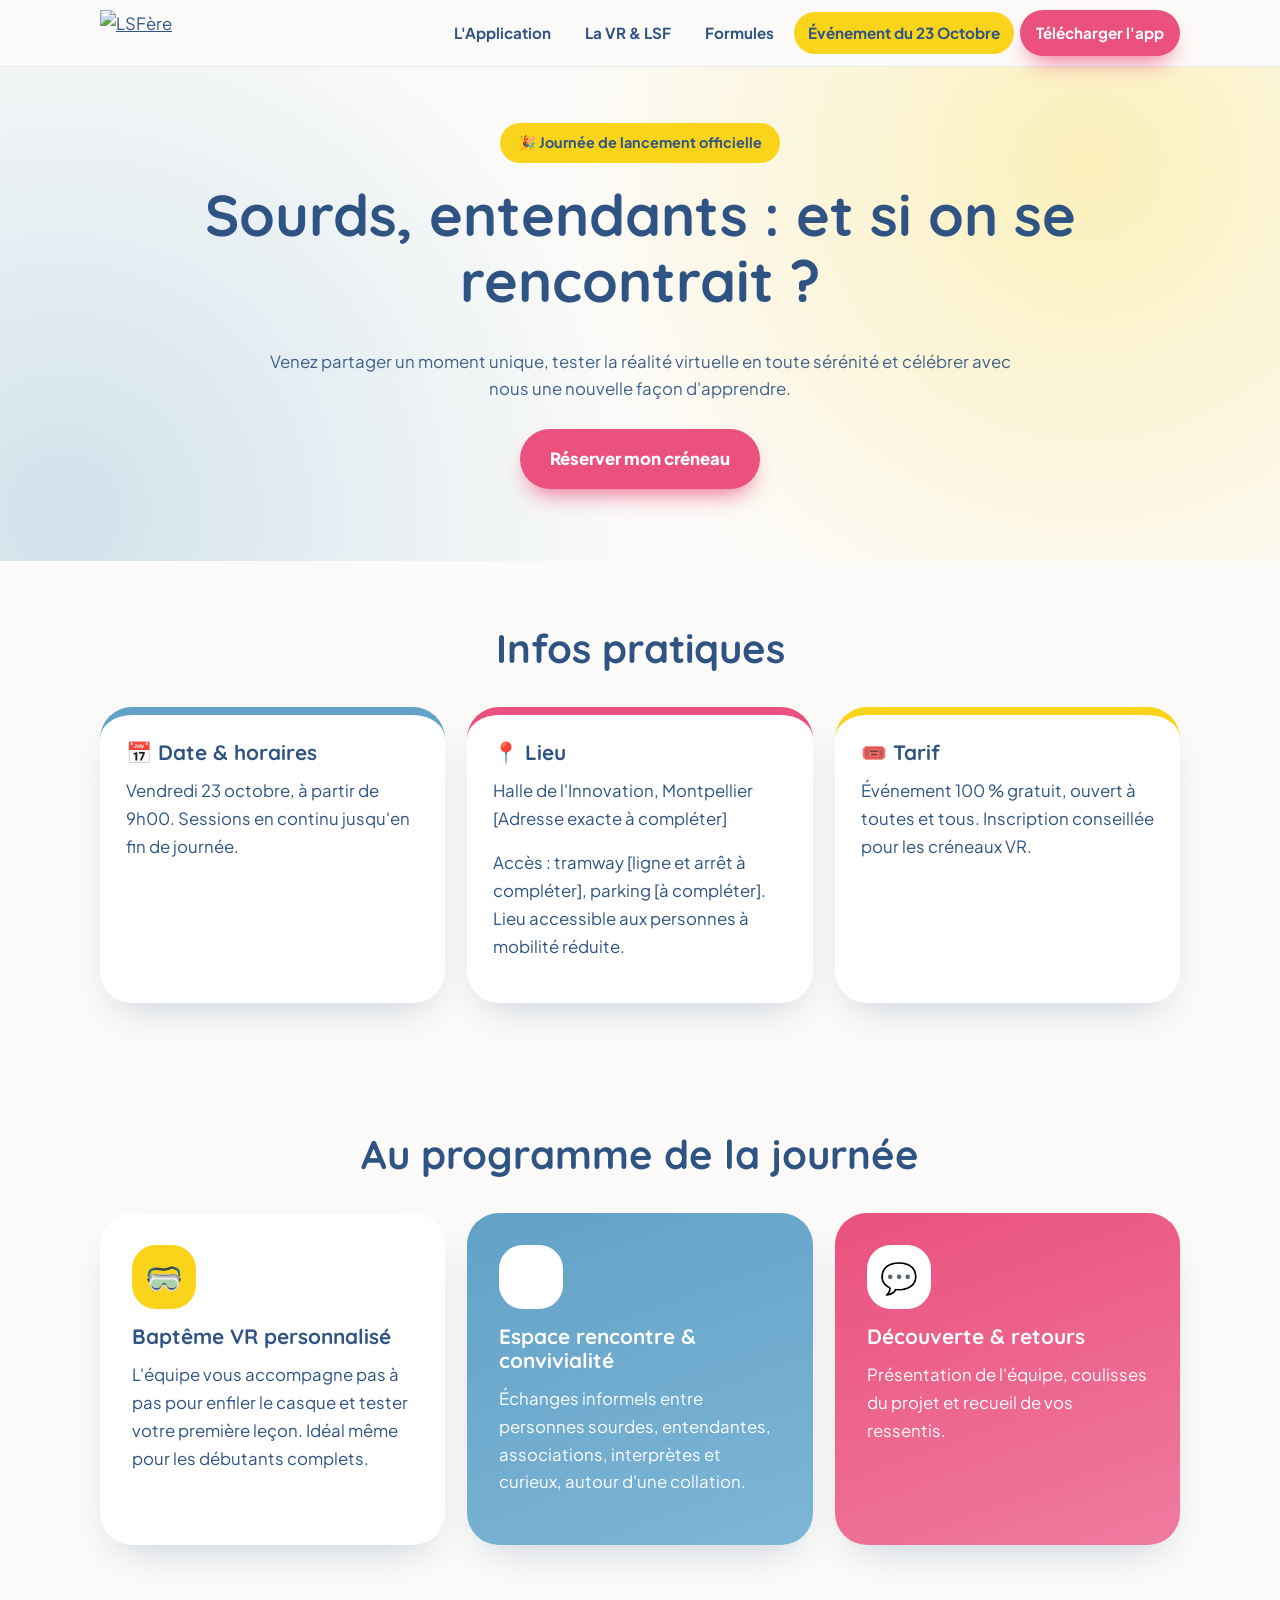
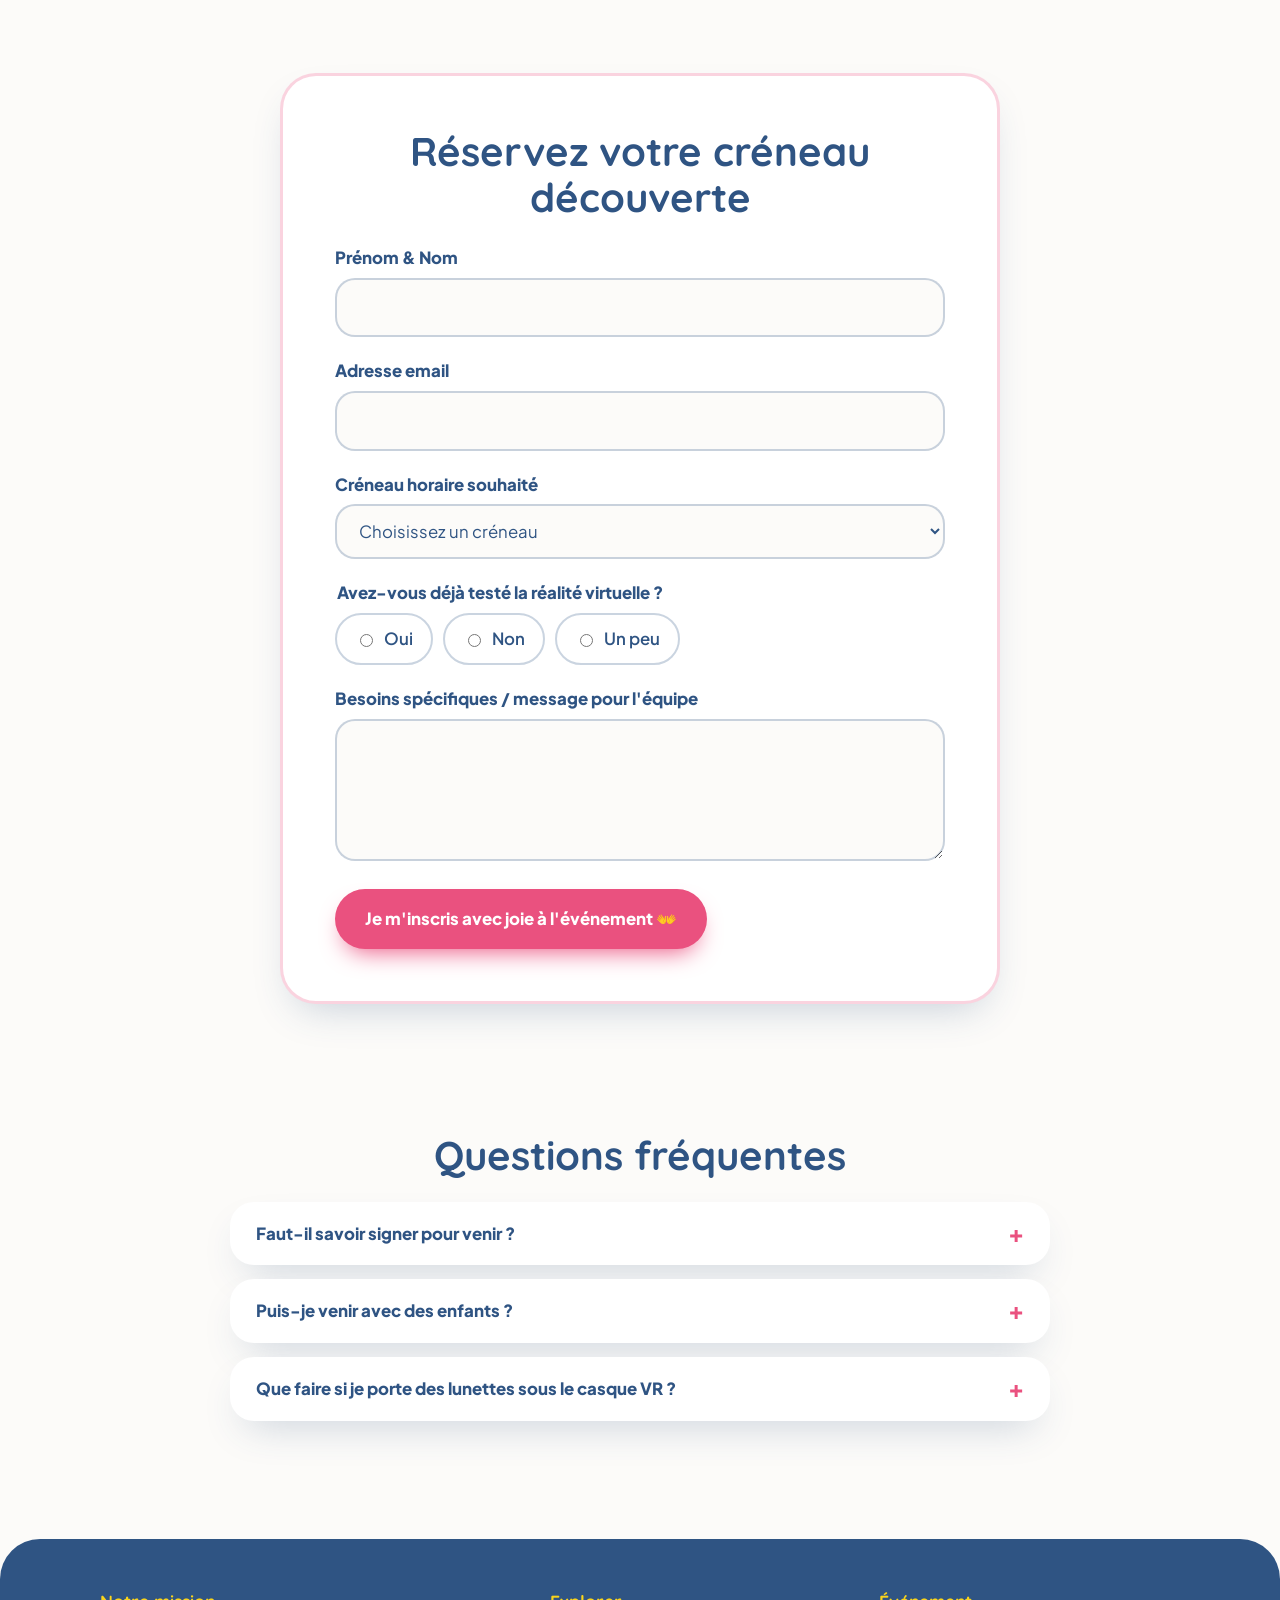
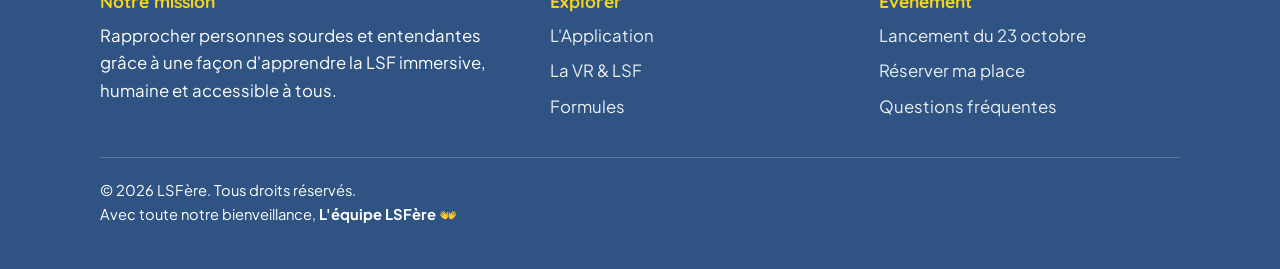
==== evenement.html @ 1c31afa1 "Add files via upload" ====
<!DOCTYPE html>
<html lang="fr">
<head>
  <meta charset="UTF-8">
  <meta name="viewport" content="width=device-width, initial-scale=1">
  <title>Lancement LSFère – 23 octobre à Montpellier</title>
  <meta name="description" content="Journée de lancement officielle de LSFère le vendredi 23 octobre à la Halle de l'Innovation, Montpellier. Gratuit.">
  <link rel="stylesheet" href="style.css">
</head>
<body>
  <a class="skip" href="#contenu">Aller au contenu</a>
  <header class="site-header">
    <nav class="nav" aria-label="Navigation principale">
      <a href="index.html" aria-label="LSFère, accueil"><img src="logo.png" alt="LSFère"></a>
      <input type="checkbox" id="nav-toggle" class="nav-toggle" aria-label="Ouvrir le menu">
      <label for="nav-toggle" class="menu-btn">Menu</label>
      <ul>
        <li><a href="index.html#application">L'Application</a></li>
        <li><a href="index.html#vr">La VR &amp; LSF</a></li>
        <li><a href="index.html#formules">Formules</a></li>
        <li><a class="hl" href="evenement.html" aria-current="page">Événement du 23 Octobre</a></li>
        <li><a class="btn btn-rose btn-sm" href="index.html#formules">Télécharger l'app</a></li>
      </ul>
    </nav>
  </header>
  <main id="contenu">
    <section class="hero center">
      <div class="wrap">
        <span class="badge y">🎉 Journée de lancement officielle</span>
        <h1>Sourds, entendants : et si on se rencontrait ?</h1>
        <p class="lead">Venez partager un moment unique, tester la réalité virtuelle en toute sérénité et célébrer avec nous une nouvelle façon d'apprendre.</p>
        <div class="actions" style="justify-content:center"><a class="btn btn-rose" href="#inscription">Réserver mon créneau</a></div>
      </div>
    </section>

    <section aria-labelledby="infos">
      <div class="wrap">
        <h2 id="infos" class="center">Infos pratiques</h2>
        <div class="grid g3">
          <article class="info"><h3>📅 Date &amp; horaires</h3><p>Vendredi 23 octobre, à partir de 9h00. Sessions en continu jusqu'en fin de journée.</p></article>
          <article class="info"><h3>📍 Lieu</h3>
            <p>Halle de l'Innovation, Montpellier<br>[Adresse exacte à compléter]</p>
            <p>Accès : tramway [ligne et arrêt à compléter], parking [à compléter]. Lieu accessible aux personnes à mobilité réduite.</p></article>
          <article class="info"><h3>🎟️ Tarif</h3><p>Événement 100 % gratuit, ouvert à toutes et tous. Inscription conseillée pour les créneaux VR.</p></article>
        </div>
      </div>
    </section>

    <section aria-labelledby="programme">
      <div class="wrap">
        <h2 id="programme" class="center">Au programme de la journée</h2>
        <div class="grid g3">
          <article class="card"><div class="ico" aria-hidden="true">🥽</div><h3>Baptême VR personnalisé</h3><p>L'équipe vous accompagne pas à pas pour enfiler le casque et tester votre première leçon. Idéal même pour les débutants complets.</p></article>
          <article class="card blue"><div class="ico" aria-hidden="true">☕</div><h3>Espace rencontre &amp; convivialité</h3><p>Échanges informels entre personnes sourdes, entendantes, associations, interprètes et curieux, autour d'une collation.</p></article>
          <article class="card rose"><div class="ico" aria-hidden="true">💬</div><h3>Découverte &amp; retours</h3><p>Présentation de l'équipe, coulisses du projet et recueil de vos ressentis.</p></article>
        </div>
      </div>
    </section>

    <section id="inscription" aria-labelledby="titre-form">
      <div class="wrap">
        <div class="form-card">
          <h2 id="titre-form" class="center">Réservez votre créneau découverte</h2>
          <form id="resa">
            <label for="nom">Prénom &amp; Nom</label>
            <input type="text" id="nom" name="nom" autocomplete="name" required>
            <label for="email">Adresse email</label>
            <input type="email" id="email" name="email" autocomplete="email" required>
            <label for="creneau">Créneau horaire souhaité</label>
            <select id="creneau" name="creneau" required>
              <option value="">Choisissez un créneau</option>
              <option>9h – 11h</option><option>11h – 13h</option><option>14h – 16h</option><option>16h – 18h</option>
            </select>
            <fieldset>
              <legend>Avez-vous déjà testé la réalité virtuelle ?</legend>
              <div class="radios">
                <label><input type="radio" name="vr" value="oui" required> Oui</label>
                <label><input type="radio" name="vr" value="non"> Non</label>
                <label><input type="radio" name="vr" value="un peu"> Un peu</label>
              </div>
            </fieldset>
            <label for="message">Besoins spécifiques / message pour l'équipe</label>
            <textarea id="message" name="message" rows="4"></textarea>
            <button class="btn btn-rose" type="submit">Je m'inscris avec joie à l'événement 👐</button>
            <p class="msg" id="ok" role="status">Merci ! Votre demande est bien enregistrée. À très vite à Montpellier !</p>
          </form>
        </div>
      </div>
    </section>

    <section id="faq" aria-labelledby="titre-faq">
      <div class="wrap">
        <h2 id="titre-faq" class="center">Questions fréquentes</h2>
        <details><summary>Faut-il savoir signer pour venir ?</summary><p>Non. Des personnes de l'équipe et des interprètes seront présents, et la journée est pensée pour les débutants complets.</p></details>
        <details><summary>Puis-je venir avec des enfants ?</summary><p>Oui, les enfants sont les bienvenus. Pour l'essai du casque VR, un âge minimum peut s'appliquer : précisez-nous leur âge dans le message d'inscription.</p></details>
        <details><summary>Que faire si je porte des lunettes sous le casque VR ?</summary><p>Pas d'inquiétude : le casque s'ajuste en général par-dessus la plupart des lunettes, et l'équipe vous aide à trouver le réglage le plus confortable.</p></details>
      </div>
    </section>
  </main>
  <script>
    document.getElementById('resa').addEventListener('submit', function (e) {
      e.preventDefault();
      /* GitHub Pages n'a pas de serveur : branchez ici un service (Formspree, Netlify Forms…) */
      document.getElementById('ok').classList.add('show');
      this.reset();
    });
  </script>
  <footer class="site-footer">
    <div class="wrap">
      <div class="foot">
        <div>
          <h2>Notre mission</h2>
          <p>Rapprocher personnes sourdes et entendantes grâce à une façon d'apprendre la LSF immersive, humaine et accessible à tous.</p>
        </div>
        <div>
          <h2>Explorer</h2>
          <ul>
            <li><a href="index.html#application">L'Application</a></li>
            <li><a href="index.html#vr">La VR &amp; LSF</a></li>
            <li><a href="index.html#formules">Formules</a></li>
          </ul>
        </div>
        <div>
          <h2>Événement</h2>
          <ul>
            <li><a href="evenement.html">Lancement du 23 octobre</a></li>
            <li><a href="evenement.html#inscription">Réserver ma place</a></li>
            <li><a href="evenement.html#faq">Questions fréquentes</a></li>
          </ul>
        </div>
      </div>
      <p class="sign">© 2026 LSFère. Tous droits réservés.<br>Avec toute notre bienveillance, <strong>L'équipe LSFère</strong> 👐</p>
    </div>
  </footer>
</body>
</html>
---- style.css ----
@import url('https://fonts.googleapis.com/css2?family=Quicksand:wght@500;600;700&family=Plus+Jakarta+Sans:wght@400;500;700;800&display=swap');
:root{--rose:#ea517f;--rose-d:#c93a66;--ciel:#62a2c7;--jaune:#fad41b;--nuit:#2f5483;--fond:#fcfbf9;--blanc:#fff;
--r-card:32px;--r-pill:50px;--shadow:0 18px 40px -16px rgba(47,84,131,.28);--max:1120px}
*{box-sizing:border-box}
html{scroll-behavior:smooth}
body{margin:0;font-family:'Plus Jakarta Sans',system-ui,sans-serif;color:var(--nuit);background:var(--fond);line-height:1.65;font-size:1.05rem}
h1,h2,h3{font-family:'Quicksand',sans-serif;line-height:1.15;margin:0 0 .6em;font-weight:700}
h1{font-size:clamp(2.1rem,6vw,3.6rem)}h2{font-size:clamp(1.7rem,4vw,2.5rem)}h3{font-size:1.3rem}
p{margin:0 0 1em}img{max-width:100%;height:auto}a{color:inherit}
:focus-visible{outline:3px solid var(--jaune);outline-offset:3px;border-radius:8px}
.skip{position:absolute;left:-999px;top:8px;background:var(--nuit);color:#fff;padding:10px 18px;border-radius:var(--r-pill);z-index:100}
.skip:focus{left:8px}
.wrap{max-width:var(--max);margin:0 auto;padding:0 20px}
section{padding:64px 0}
.center{text-align:center}.lead{max-width:62ch;margin-inline:auto;opacity:.92}
/* header */
.site-header{position:sticky;top:0;z-index:50;background:rgba(252,251,249,.9);backdrop-filter:blur(12px);border-bottom:1px solid rgba(47,84,131,.1)}
.nav{display:flex;align-items:center;justify-content:space-between;gap:12px;padding:10px 20px;max-width:var(--max);margin:0 auto}
.nav img{height:46px;display:block}
.nav-toggle{display:none}
.menu-btn{display:none;cursor:pointer;font-weight:800;padding:8px 16px;border:2px solid var(--nuit);border-radius:var(--r-pill)}
.nav ul{list-style:none;display:flex;align-items:center;gap:6px;margin:0;padding:0}
.nav ul a{text-decoration:none;font-weight:700;font-size:.95rem;padding:8px 14px;border-radius:var(--r-pill);display:inline-block;transition:background .2s}
.nav ul a:hover,.nav ul a[aria-current="page"]{background:rgba(98,162,199,.22)}
.nav ul a.hl{background:var(--jaune);color:var(--nuit)}
.nav ul a.hl:hover{background:#ffe04d}
@media(max-width:900px){.menu-btn{display:block}
.nav ul{display:none;position:absolute;top:100%;left:0;right:0;flex-direction:column;align-items:stretch;background:var(--fond);padding:14px 20px 20px;box-shadow:var(--shadow)}
.nav-toggle:checked~ul{display:flex}.nav-toggle:focus-visible~.menu-btn{outline:3px solid var(--jaune)}
.nav ul a{display:block;text-align:center}}
/* buttons / badges */
.btn{display:inline-block;text-decoration:none;font-weight:800;padding:14px 28px;border-radius:var(--r-pill);border:2px solid transparent;cursor:pointer;font:inherit;font-weight:800;transition:transform .2s,box-shadow .2s,background .2s}
.btn:hover{transform:translateY(-3px)}
.btn-rose{background:var(--rose);color:#fff;box-shadow:0 12px 24px -10px var(--rose)}
.btn-rose:hover{background:var(--rose-d)}
.btn-line{background:#fff;border-color:var(--nuit);color:var(--nuit)}
.btn-line:hover{background:var(--jaune);border-color:var(--jaune)}
.btn-nuit{background:var(--nuit);color:#fff}
.btn-sm{padding:10px 20px;font-size:.92rem}
.badge{display:inline-block;background:rgba(98,162,199,.2);color:var(--nuit);font-weight:700;font-size:.9rem;padding:8px 18px;border-radius:var(--r-pill);margin-bottom:18px}
.badge.y{background:var(--jaune)}
.actions{display:flex;flex-wrap:wrap;gap:14px;margin-top:26px}
/* hero */
.hero{background:radial-gradient(circle at 85% 20%,rgba(250,212,27,.28),transparent 45%),radial-gradient(circle at 5% 90%,rgba(98,162,199,.28),transparent 45%);padding:56px 0 72px}
.hero-grid{display:grid;gap:40px;align-items:center}
@media(min-width:900px){.hero-grid{grid-template-columns:1.15fr .85fr}}
.hero-visual{position:relative;text-align:center}
.hero-visual img{width:min(380px,80%);animation:float 5s ease-in-out infinite;filter:drop-shadow(0 24px 30px rgba(47,84,131,.25))}
.float-badge{position:absolute;bottom:8%;left:2%;background:#fff;box-shadow:var(--shadow);padding:12px 20px;border-radius:var(--r-pill);font-weight:800;font-size:.95rem;animation:float 5s ease-in-out -2s infinite}
@keyframes float{50%{transform:translateY(-16px)}}
@media(prefers-reduced-motion:reduce){*{animation:none!important;transition:none!important;scroll-behavior:auto}}
/* cards */
.grid{display:grid;gap:22px;margin-top:36px}
@media(min-width:760px){.grid.g3{grid-template-columns:repeat(3,1fr)}.grid.g2{grid-template-columns:repeat(2,1fr)}}
.card{background:#fff;border-radius:var(--r-card);padding:32px;box-shadow:var(--shadow);transition:transform .25s}
.card:hover{transform:translateY(-6px)}
.card .ico{display:grid;place-items:center;width:64px;height:64px;border-radius:24px;background:var(--jaune);font-size:1.9rem;margin-bottom:16px}
.card.blue{background:linear-gradient(160deg,var(--ciel),#7db5d6);color:#fff}
.card.blue .ico{background:#fff}
.card.rose{background:linear-gradient(160deg,var(--rose),#f07a9f);color:#fff}
.card.rose .ico{background:#fff}
/* banner */
.banner{background:linear-gradient(120deg,var(--nuit),#3f6fa8);color:#fff;border-radius:36px;padding:44px 32px;display:grid;gap:20px;align-items:center;box-shadow:var(--shadow);position:relative;overflow:hidden}
.banner::after{content:"★";position:absolute;right:24px;top:-10px;font-size:7rem;color:var(--jaune);opacity:.9}
@media(min-width:800px){.banner{padding:52px}}
.banner p{max-width:56ch;margin:0}
/* pricing */
.price{font-family:'Quicksand';font-size:2.4rem;font-weight:700;margin:6px 0}
.price small{font-size:1rem;font-weight:600}
.card ul{padding-left:0;list-style:none;margin:0 0 22px}
.card li{padding-left:28px;position:relative;margin-bottom:8px}
.card li::before{content:"★";position:absolute;left:0;color:var(--jaune)}
.card.pop{border:3px solid var(--rose)}
.stores{display:flex;flex-wrap:wrap;gap:12px;justify-content:center;margin-top:36px}
/* info tiles */
.info{background:#fff;border-radius:var(--r-card);padding:26px;box-shadow:var(--shadow);border-top:8px solid var(--ciel)}
.info:nth-child(2){border-color:var(--rose)}.info:nth-child(3){border-color:var(--jaune)}
.info h3{display:flex;gap:10px;align-items:center}
.info dl,.info ul{margin:0;padding:0;list-style:none}
/* steps */
.steps{display:grid;gap:22px;margin-top:36px}
@media(min-width:760px){.steps{grid-template-columns:repeat(3,1fr)}}
.timeline{list-style:none;padding:0;margin:36px auto 0;max-width:720px}
.timeline li{background:#fff;border-radius:24px;padding:18px 24px;margin-bottom:14px;box-shadow:var(--shadow);display:flex;gap:18px;align-items:center}
.timeline b{background:var(--jaune);border-radius:var(--r-pill);padding:4px 14px;white-space:nowrap}
/* form */
.form-card{background:#fff;border-radius:36px;padding:clamp(24px,5vw,52px);box-shadow:var(--shadow);max-width:720px;margin:0 auto;border:3px solid rgba(234,81,127,.25)}
label,legend{display:block;font-weight:800;margin-bottom:6px}
input[type=text],input[type=email],select,textarea{width:100%;font:inherit;color:var(--nuit);padding:14px 18px;border:2px solid rgba(47,84,131,.25);border-radius:20px;background:var(--fond);margin-bottom:20px}
input:focus,select:focus,textarea:focus{outline:3px solid var(--jaune);border-color:var(--nuit)}
fieldset{border:0;padding:0;margin:0 0 20px}
.radios{display:flex;flex-wrap:wrap;gap:10px}
.radios label{display:inline-flex;gap:8px;align-items:center;font-weight:600;padding:10px 18px;border:2px solid rgba(47,84,131,.25);border-radius:var(--r-pill);cursor:pointer;margin:0}
.radios label:has(input:checked){background:var(--ciel);color:#fff;border-color:var(--ciel)}
.radios input{accent-color:var(--rose)}
.msg{display:none;background:var(--jaune);padding:18px 24px;border-radius:24px;font-weight:800;margin-top:20px}
.msg.show{display:block}
/* faq */
details{background:#fff;border-radius:24px;padding:18px 26px;box-shadow:var(--shadow);margin-bottom:14px;max-width:820px;margin-inline:auto}
summary{font-weight:800;cursor:pointer;list-style:none;display:flex;justify-content:space-between;gap:12px}
summary::after{content:"+";color:var(--rose);font-size:1.5rem;line-height:1}
details[open] summary::after{content:"–"}
details p{margin:12px 0 0}
/* footer */
.site-footer{background:var(--nuit);color:#fff;border-radius:40px 40px 0 0;padding:52px 0 28px;margin-top:40px}
.foot{display:grid;gap:28px}
@media(min-width:760px){.foot{grid-template-columns:1.4fr 1fr 1fr}}
.site-footer a{text-decoration:none;opacity:.9}.site-footer a:hover{color:var(--jaune);opacity:1}
.site-footer ul{list-style:none;padding:0;margin:0}.site-footer li{margin-bottom:8px}
.site-footer h2{font-size:1.1rem;color:var(--jaune)}
.sign{border-top:1px solid rgba(255,255,255,.2);margin-top:28px;padding-top:20px;font-size:.92rem}
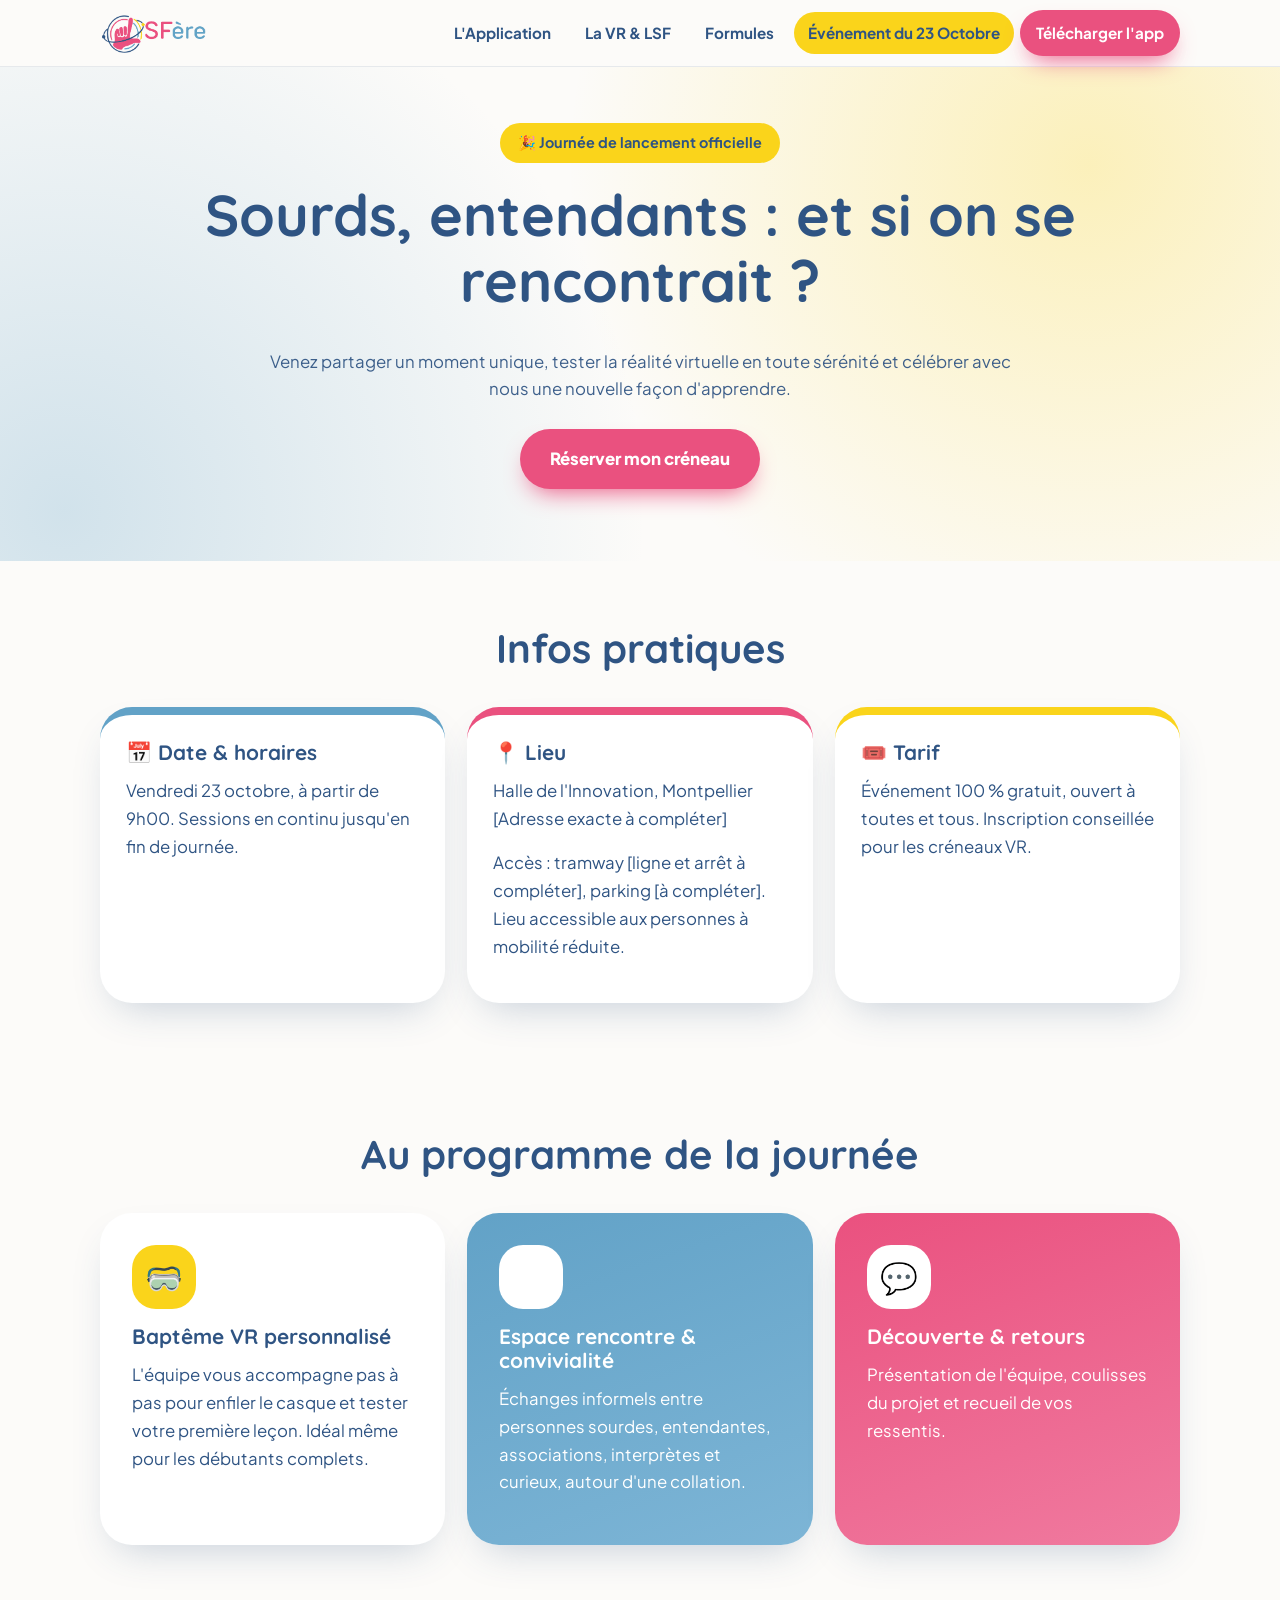
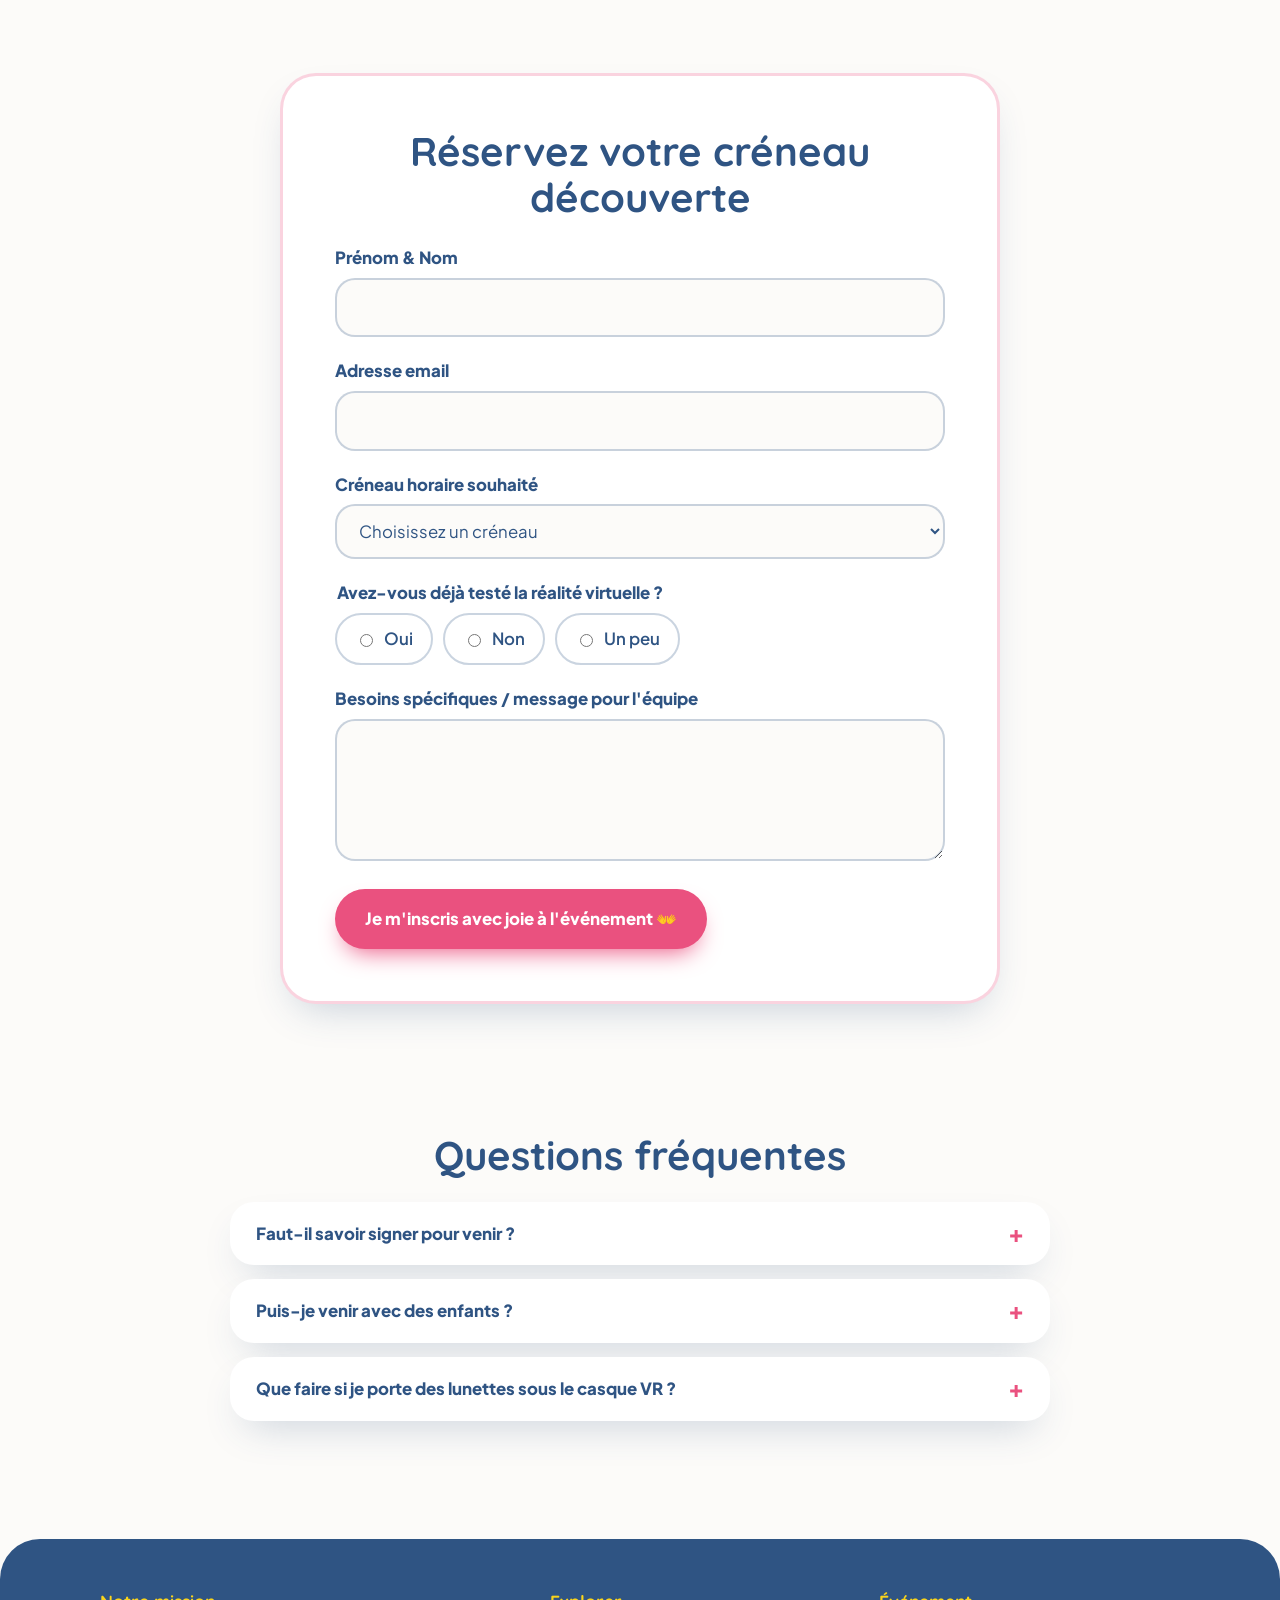
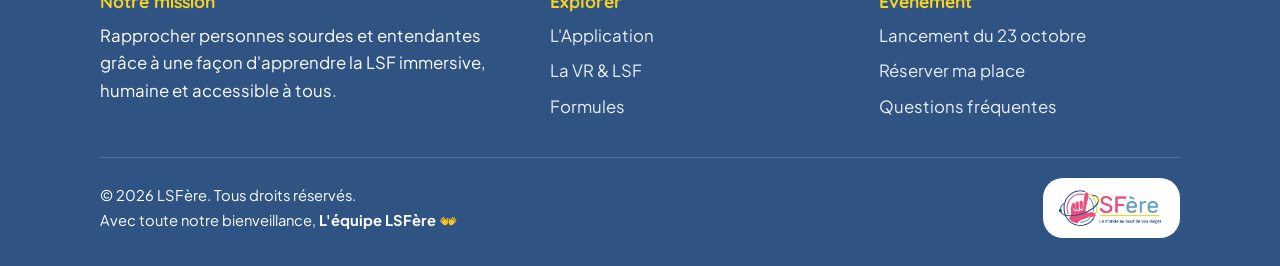
==== commit 654d1b36: "Update logo-foot" ====
--- a/evenement.html
+++ b/evenement.html
@@ -129,8 +129,11 @@
           </ul>
         </div>
       </div>
-      <p class="sign">© 2026 LSFère. Tous droits réservés.<br>Avec toute notre bienveillance, <strong>L'équipe LSFère</strong> 👐</p>
+      <div class="sign">
+        <p>© 2026 LSFère. Tous droits réservés.<br>Avec toute notre bienveillance, <strong>L'équipe LSFère</strong> 👐</p>
+        <div class="foot-logo"><img src="full-logo.png" alt="LSFère, le monde au bout de vos doigts"></div>
+      </div>
     </div>
   </footer>
 </body>
-</html>
+</html>
--- a/style.css
+++ b/style.css
@@ -109,3 +109,8 @@
 .site-footer ul{list-style:none;padding:0;margin:0}.site-footer li{margin-bottom:8px}
 .site-footer h2{font-size:1.1rem;color:var(--jaune)}
 .sign{border-top:1px solid rgba(255,255,255,.2);margin-top:28px;padding-top:20px;font-size:.92rem}
+.slogan{font-family:'Quicksand',sans-serif;font-weight:700;font-size:1.3rem;color:var(--rose);margin:0 0 12px}
+.sign{display:flex;flex-wrap:wrap;align-items:center;justify-content:space-between;gap:16px}
+.sign p{margin:0}
+.foot-logo{background:#fff;border-radius:20px;padding:8px 14px}
+.foot-logo img{display:block;height:44px;width:auto}
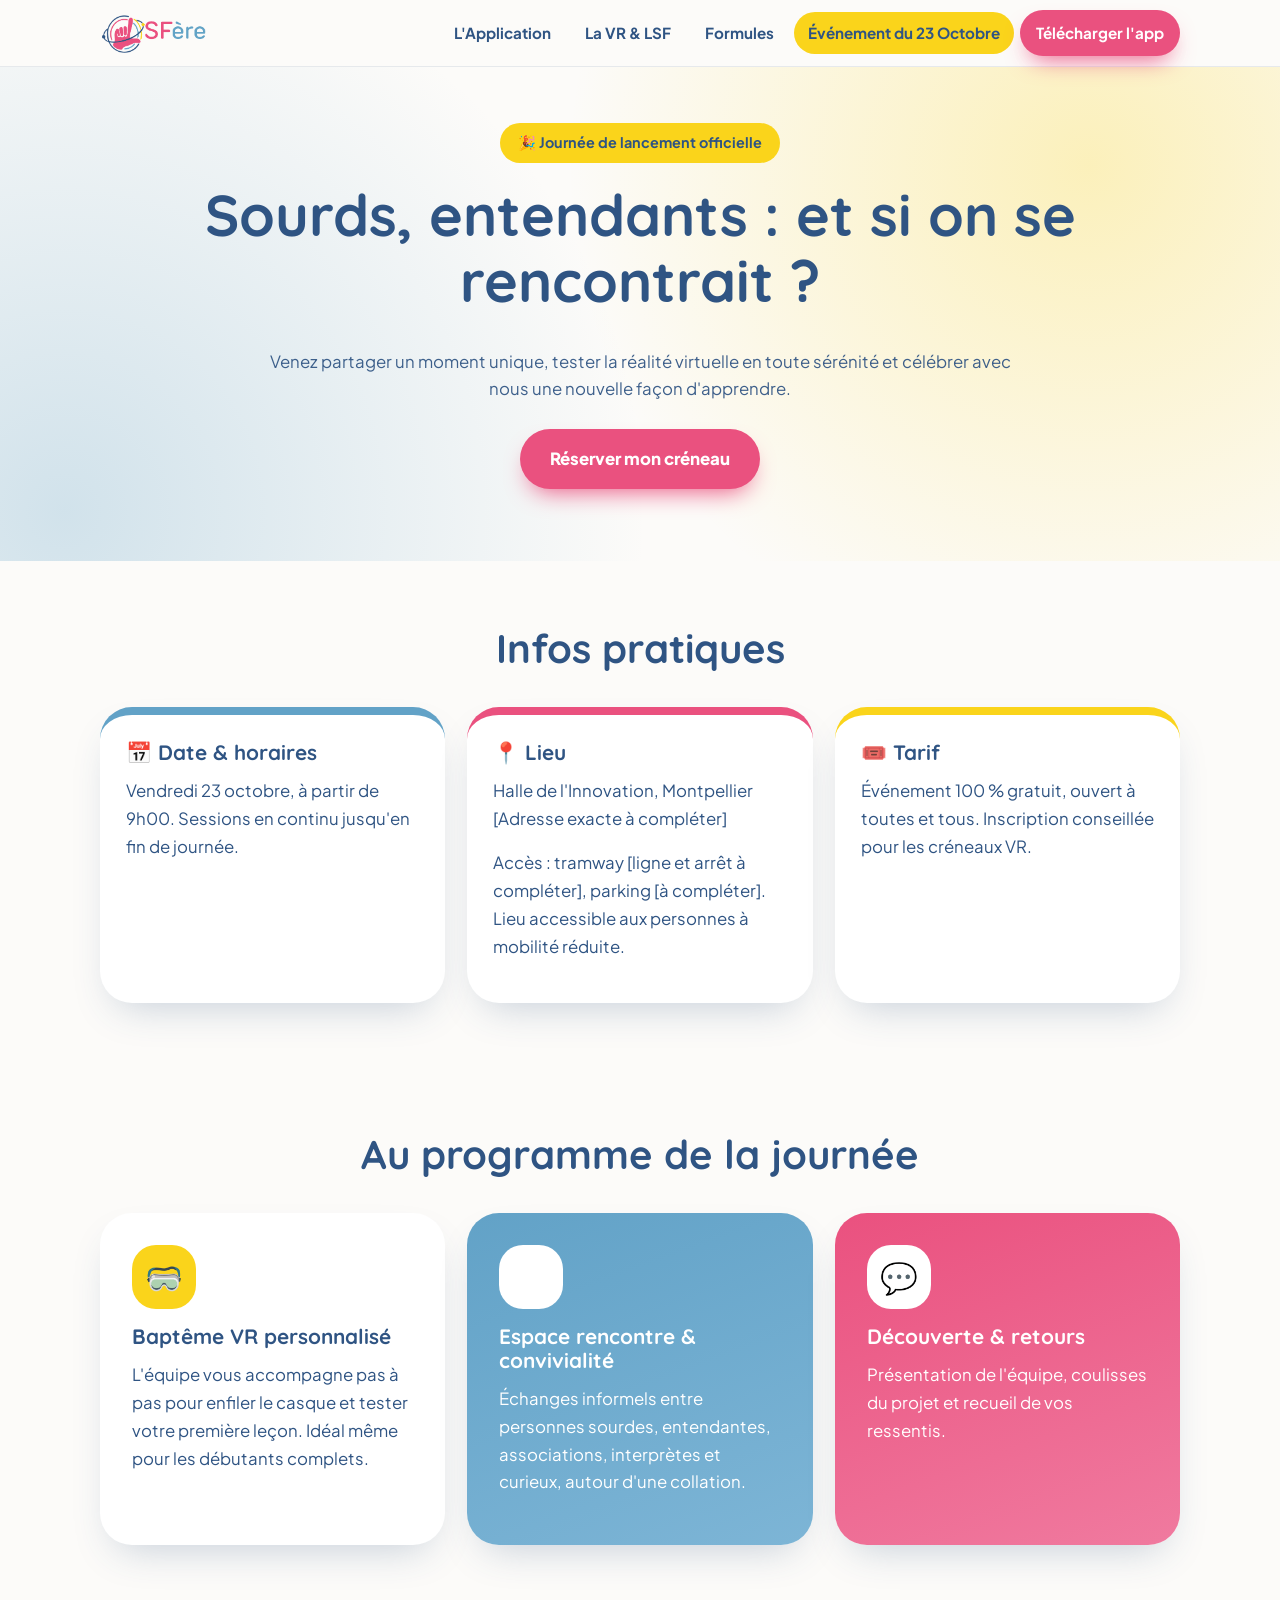
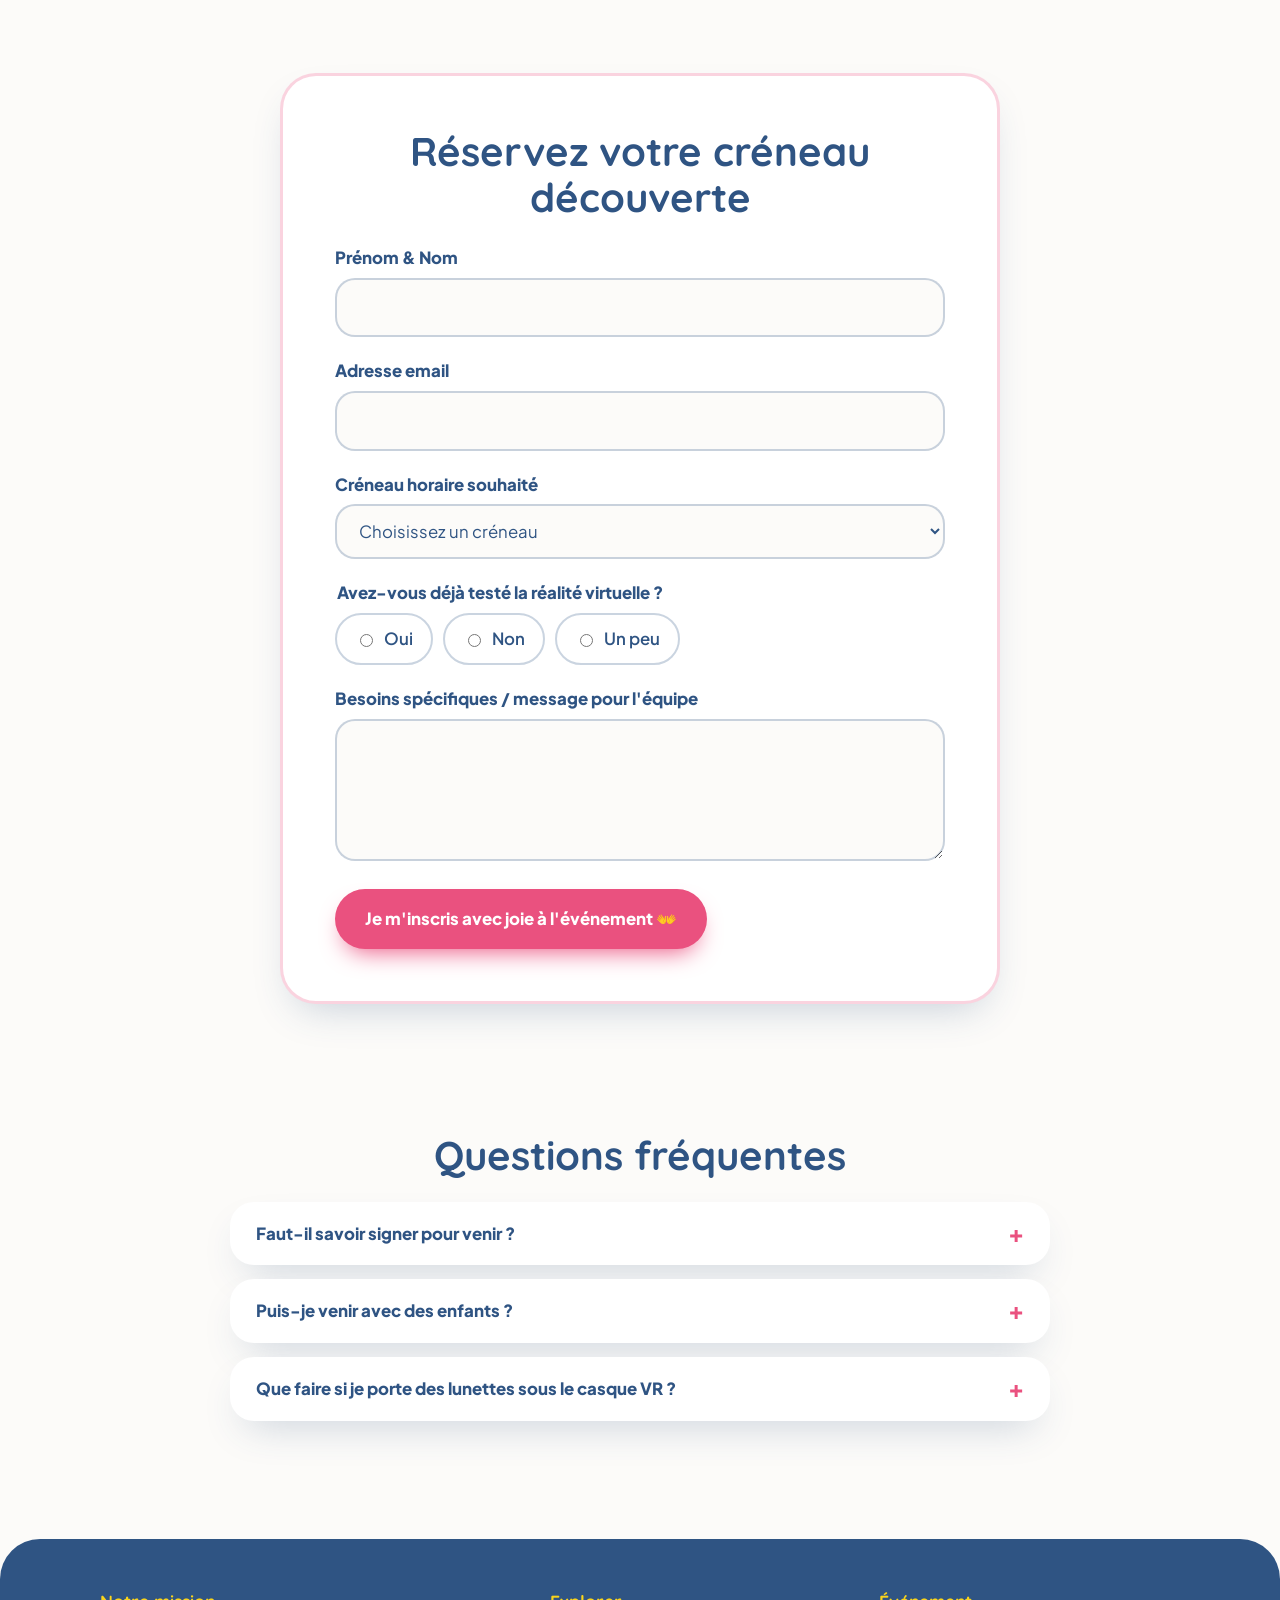
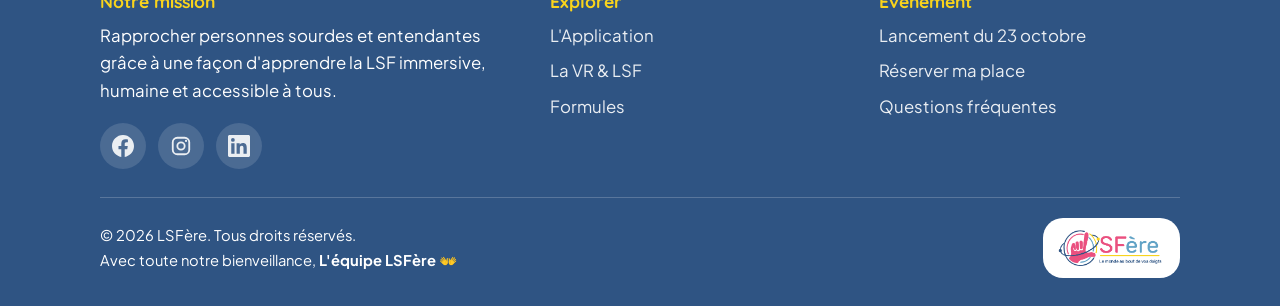
==== commit 968551ae: "Fix logo-foot et add réseaux sociaux" ====
--- a/evenement.html
+++ b/evenement.html
@@ -111,6 +111,11 @@
         <div>
           <h2>Notre mission</h2>
           <p>Rapprocher personnes sourdes et entendantes grâce à une façon d'apprendre la LSF immersive, humaine et accessible à tous.</p>
+          <ul class="social" aria-label="Nos réseaux sociaux">
+            <li><a href="#" aria-label="Facebook"><svg viewBox="0 0 24 24" aria-hidden="true"><path fill="currentColor" d="M24 12.073c0-6.627-5.373-12-12-12s-12 5.373-12 12c0 5.99 4.388 10.954 10.125 11.854v-8.385H7.078v-3.47h3.047V9.43c0-3.007 1.792-4.669 4.533-4.669 1.312 0 2.686.235 2.686.235v2.953H15.83c-1.491 0-1.956.925-1.956 1.874v2.25h3.328l-.532 3.47h-2.796v8.385C19.612 23.027 24 18.062 24 12.073z"/></svg></a></li>
+            <li><a href="#" aria-label="Instagram"><svg viewBox="0 0 24 24" aria-hidden="true" fill="none" stroke="currentColor" stroke-width="2"><rect x="3" y="3" width="18" height="18" rx="5"/><circle cx="12" cy="12" r="4"/><circle cx="17.5" cy="6.5" r="1.2" fill="currentColor" stroke="none"/></svg></a></li>
+            <li><a href="#" aria-label="LinkedIn"><svg viewBox="0 0 24 24" aria-hidden="true"><path fill="currentColor" d="M20.447 20.452h-3.554v-5.569c0-1.328-.027-3.037-1.852-3.037-1.853 0-2.136 1.445-2.136 2.939v5.667H9.351V9h3.414v1.561h.046c.477-.9 1.637-1.85 3.37-1.85 3.601 0 4.267 2.37 4.267 5.455v6.286zM5.337 7.433a2.064 2.064 0 1 1 0-4.128 2.064 2.064 0 0 1 0 4.128zm1.782 13.019H3.555V9h3.564v11.452zM22.225 0H1.771C.792 0 0 .774 0 1.729v20.542C0 23.227.792 24 1.771 24h20.451C23.2 24 24 23.227 24 22.271V1.729C24 .774 23.2 0 22.222 0z"/></svg></a></li>
+          </ul>
         </div>
         <div>
           <h2>Explorer</h2>
--- a/style.css
+++ b/style.css
@@ -113,4 +113,13 @@
 .sign{display:flex;flex-wrap:wrap;align-items:center;justify-content:space-between;gap:16px}
 .sign p{margin:0}
 .foot-logo{background:#fff;border-radius:20px;padding:8px 14px}
-.foot-logo img{display:block;height:44px;width:auto}+.foot-logo img{display:block;height:44px;width:auto}
+.site-footer ul.social{display:flex;gap:12px;margin-top:18px}
+.social li{margin:0!important}
+.social a{display:grid;place-items:center;width:46px;height:46px;border-radius:50%;background:rgba(255,255,255,.15);transition:transform .2s,background .2s}
+.social a:hover{background:var(--jaune);color:var(--nuit);transform:translateY(-3px)}
+.social svg{width:22px;height:22px}
+.sign{flex-wrap:nowrap}
+.sign p{flex:1 1 auto}
+.foot-logo{flex:0 0 auto;margin-left:auto}
+@media(max-width:600px){.foot-logo img{height:34px}.foot-logo{padding:6px 10px}.sign{font-size:.85rem}}
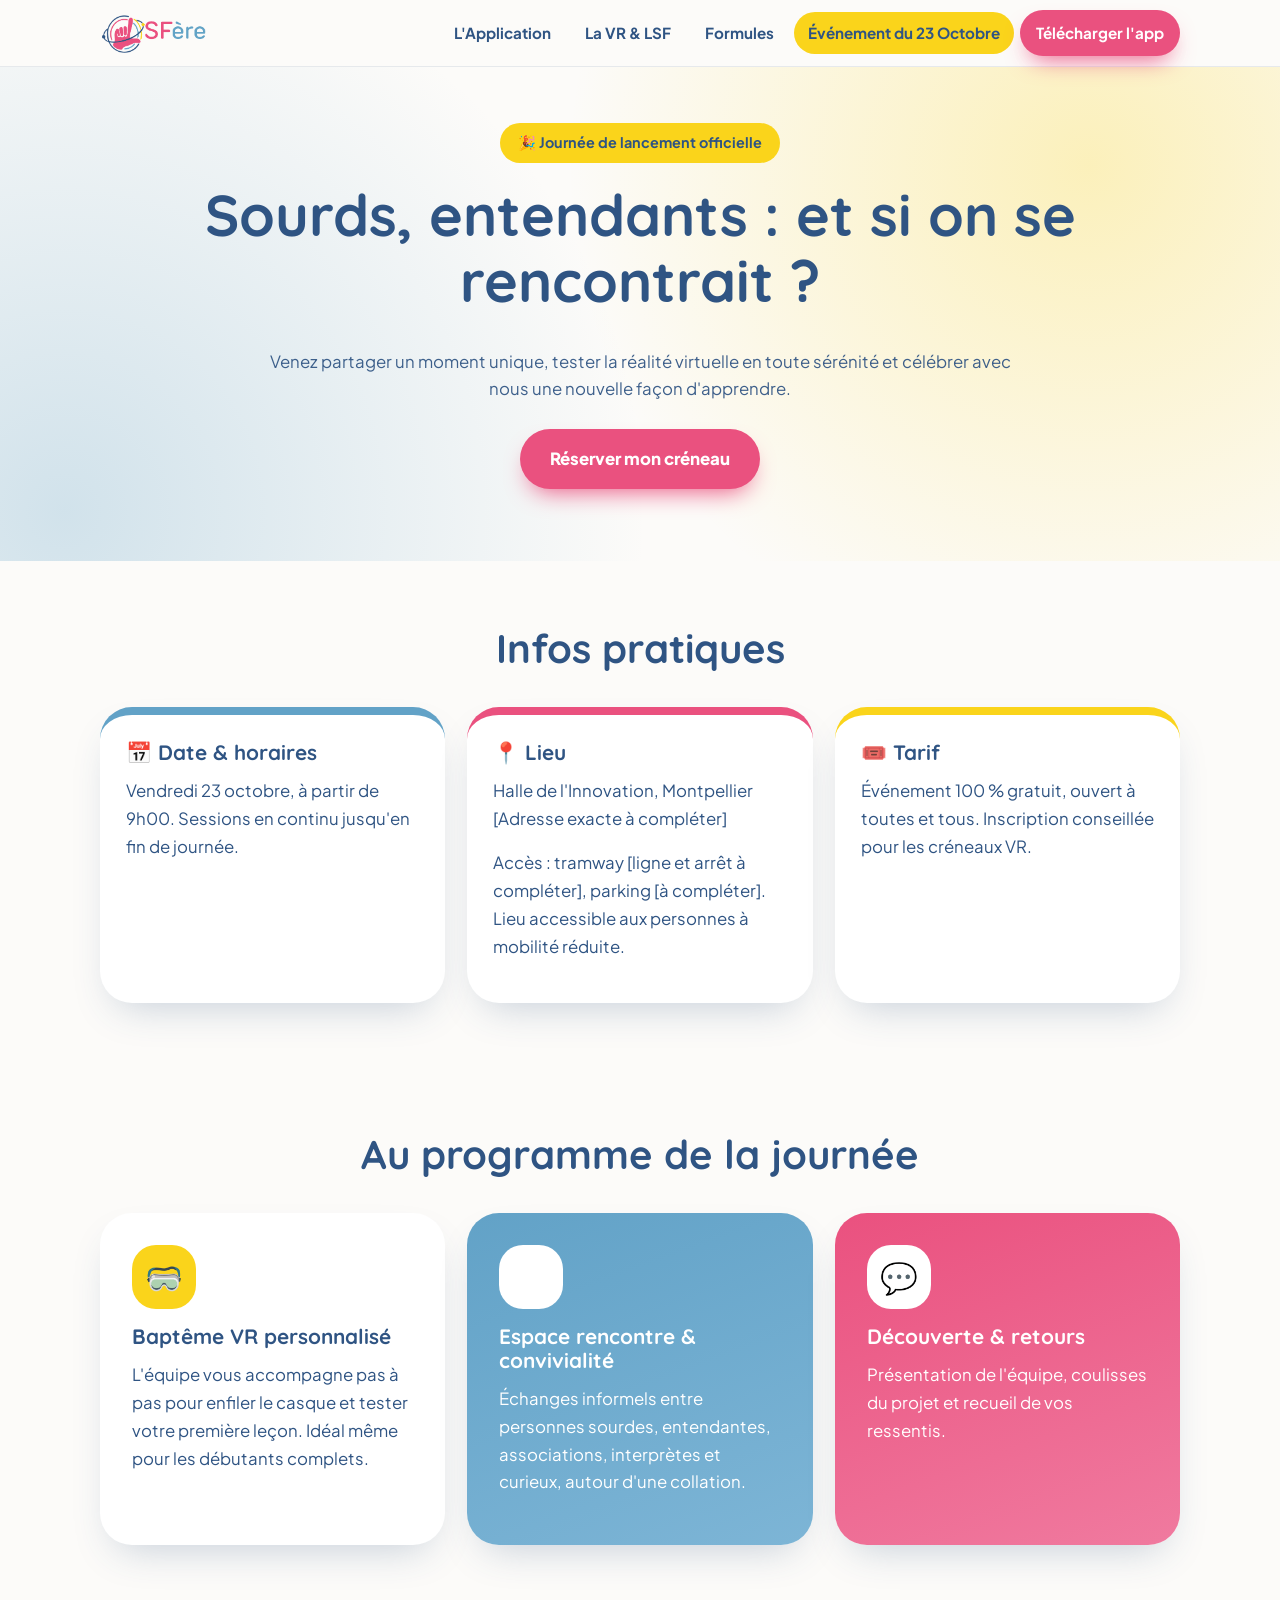
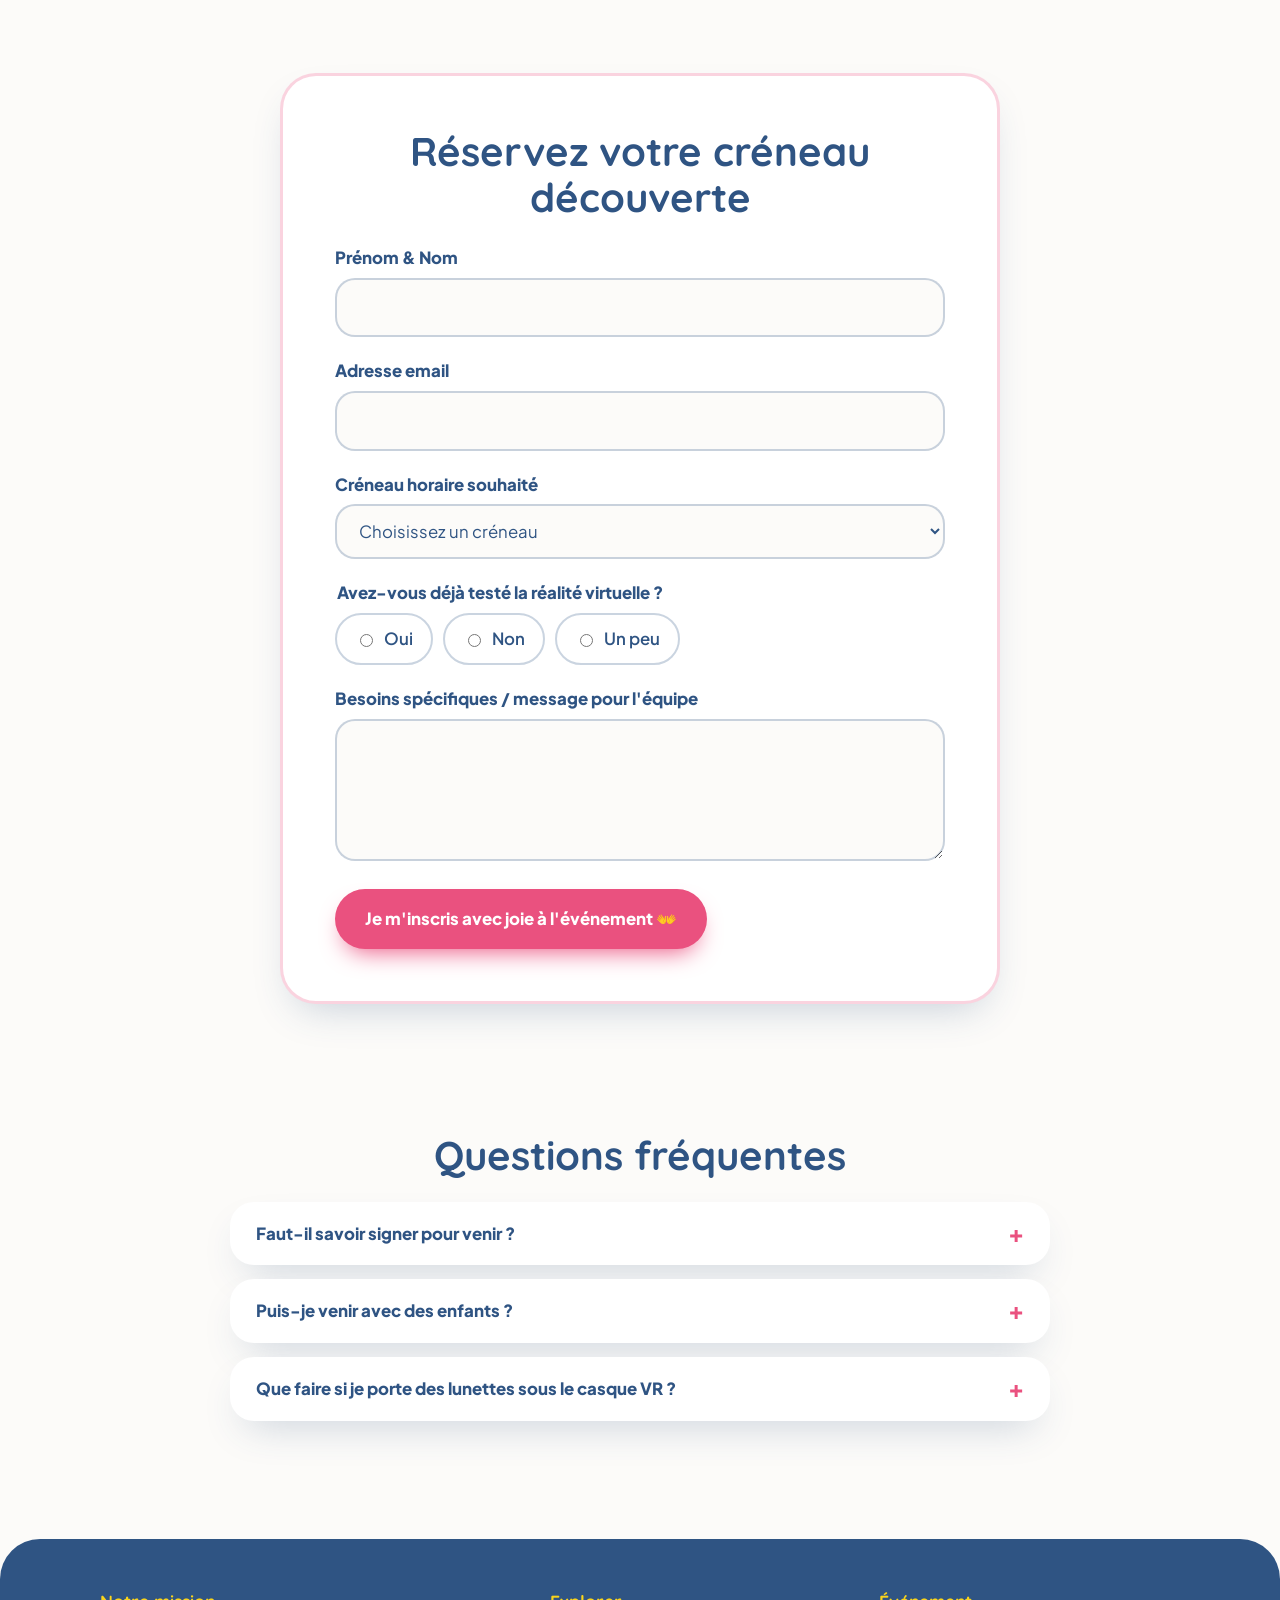
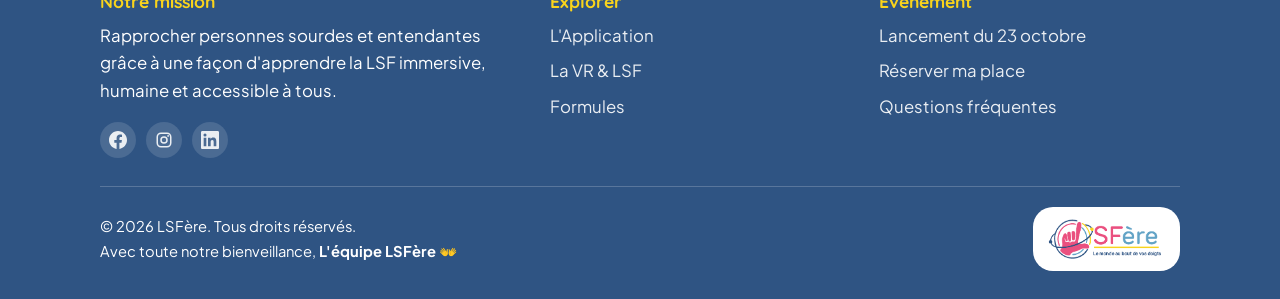
==== commit f98df6c6: "Rajout favicon" ====
--- a/evenement.html
+++ b/evenement.html
@@ -3,6 +3,7 @@
 <head>
   <meta charset="UTF-8">
   <meta name="viewport" content="width=device-width, initial-scale=1">
+  <link rel="icon" type="image/png" href="favicon.png">
   <title>Lancement LSFère – 23 octobre à Montpellier</title>
   <meta name="description" content="Journée de lancement officielle de LSFère le vendredi 23 octobre à la Halle de l'Innovation, Montpellier. Gratuit.">
   <link rel="stylesheet" href="style.css">
--- a/style.css
+++ b/style.css
@@ -113,12 +113,12 @@
 .sign{display:flex;flex-wrap:wrap;align-items:center;justify-content:space-between;gap:16px}
 .sign p{margin:0}
 .foot-logo{background:#fff;border-radius:20px;padding:8px 14px}
-.foot-logo img{display:block;height:44px;width:auto}
-.site-footer ul.social{display:flex;gap:12px;margin-top:18px}
+.foot-logo img{display:block;height:48px;width:auto}
+.site-footer ul.social{display:flex;gap:10px;margin-top:16px}
 .social li{margin:0!important}
-.social a{display:grid;place-items:center;width:46px;height:46px;border-radius:50%;background:rgba(255,255,255,.15);transition:transform .2s,background .2s}
+.social a{display:grid;place-items:center;width:36px;height:36px;border-radius:50%;background:rgba(255,255,255,.15);transition:transform .2s,background .2s}
 .social a:hover{background:var(--jaune);color:var(--nuit);transform:translateY(-3px)}
-.social svg{width:22px;height:22px}
+.social svg{width:18px;height:18px}
 .sign{flex-wrap:nowrap}
 .sign p{flex:1 1 auto}
 .foot-logo{flex:0 0 auto;margin-left:auto}
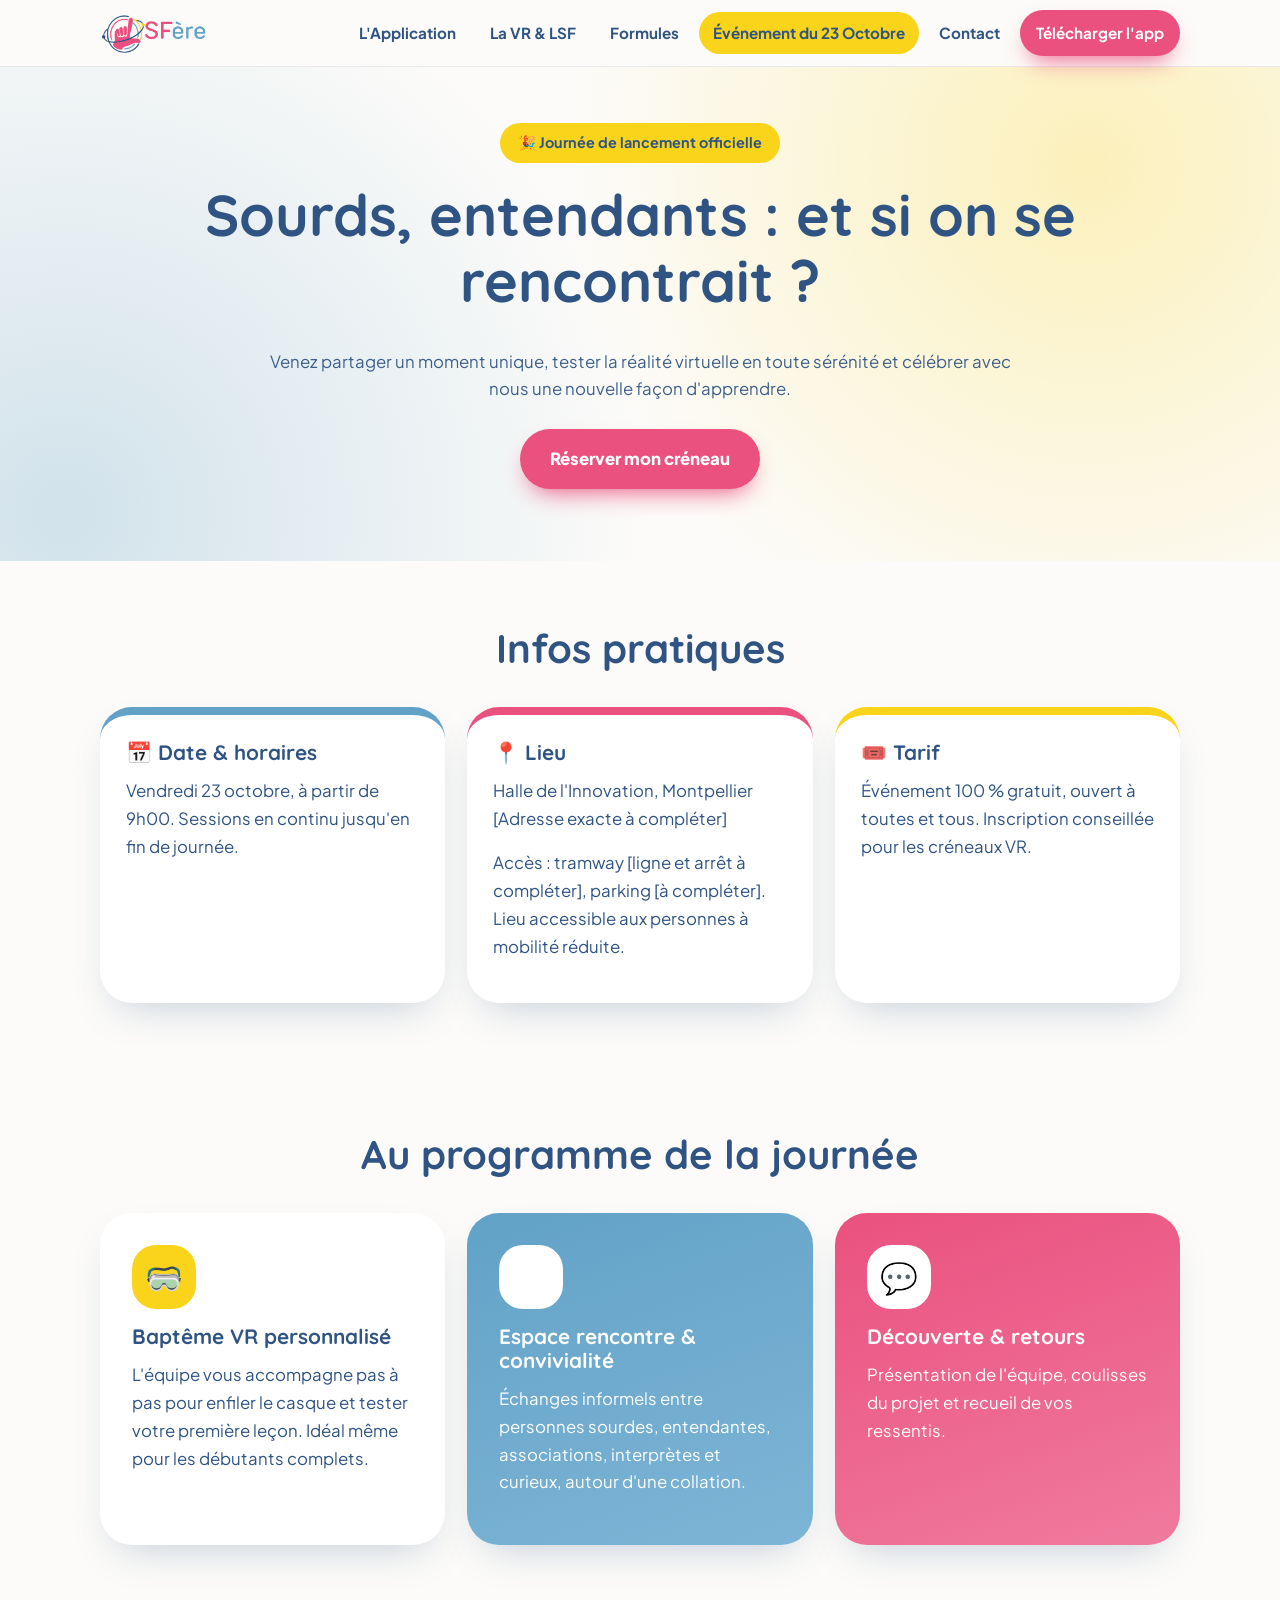
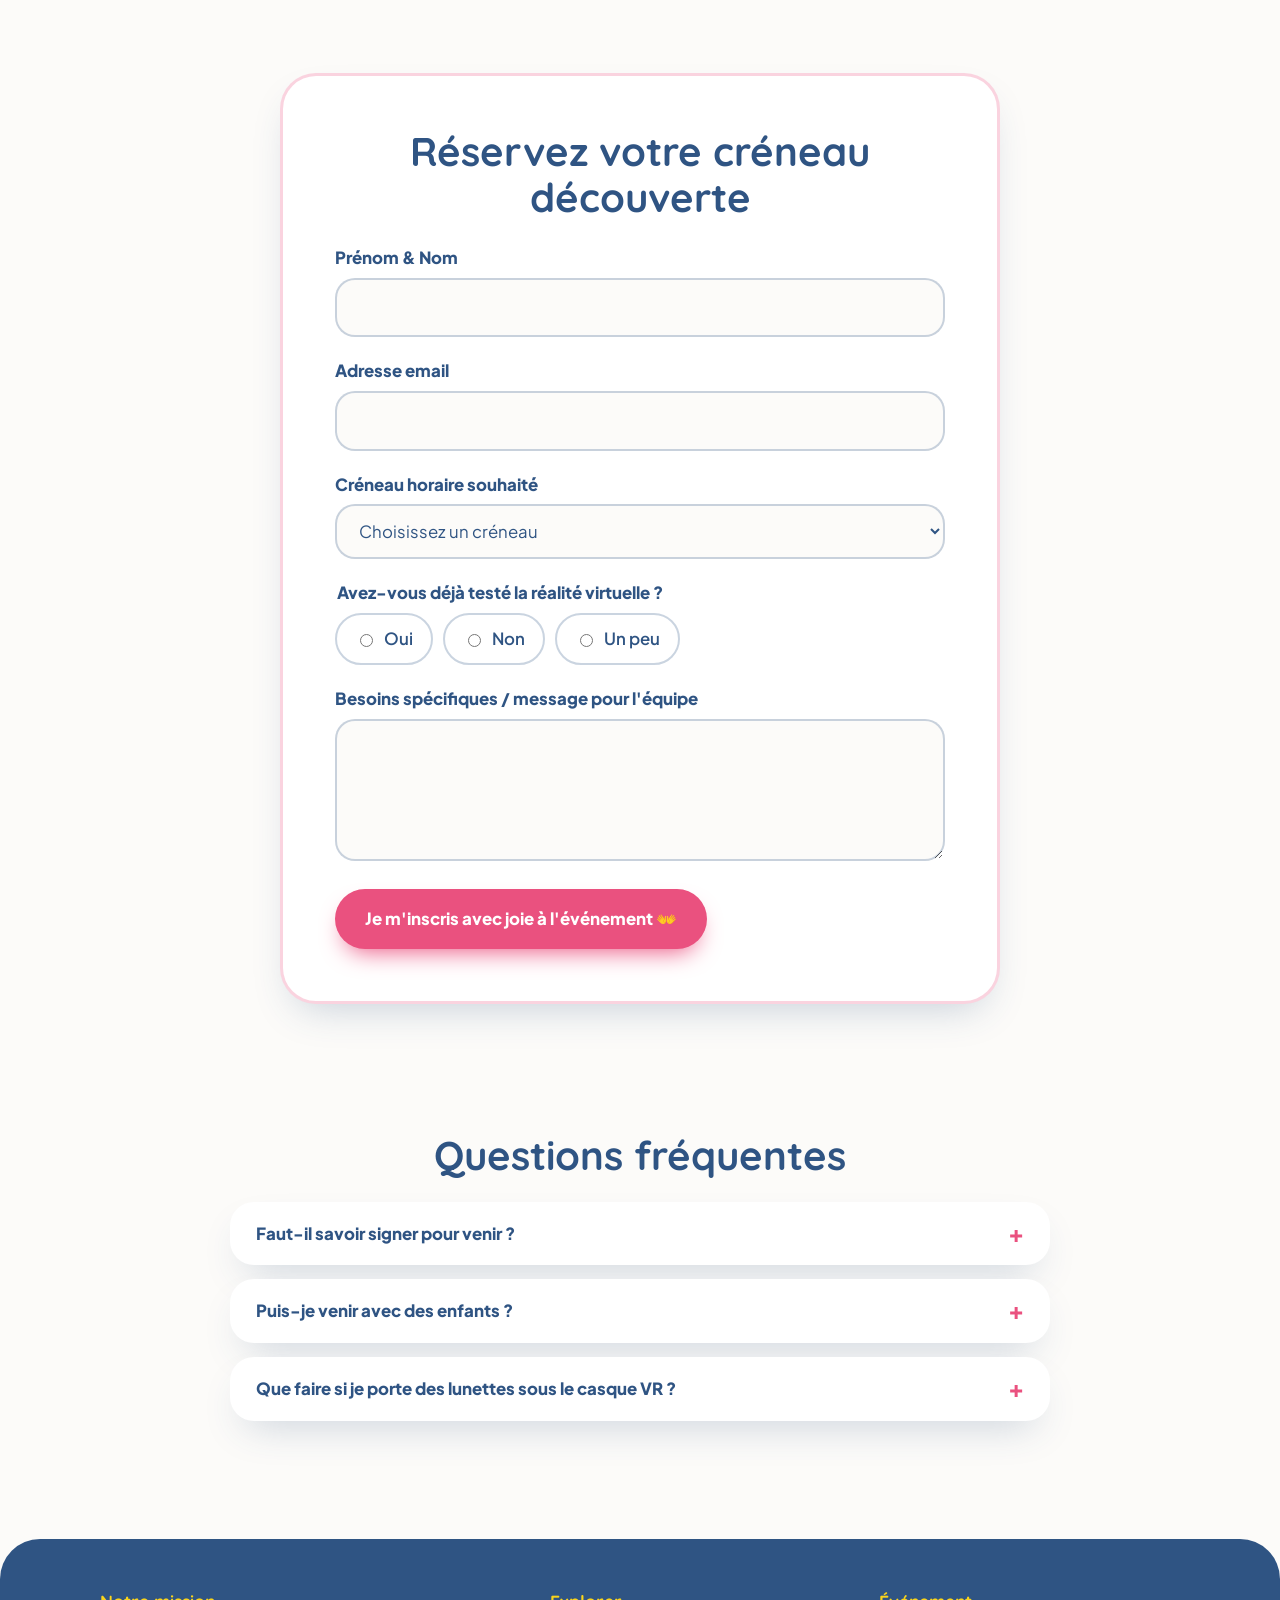
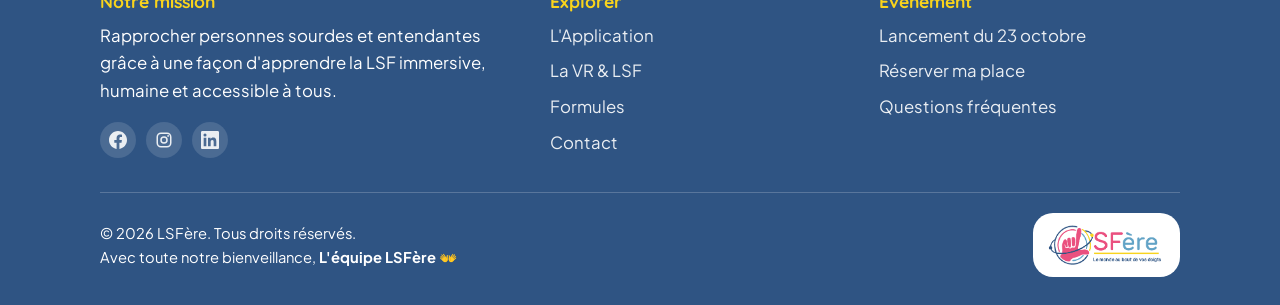
==== commit 7949bd93: "Ajout page Contact" ====
--- a/evenement.html
+++ b/evenement.html
@@ -3,9 +3,10 @@
 <head>
   <meta charset="UTF-8">
   <meta name="viewport" content="width=device-width, initial-scale=1">
-  <link rel="icon" type="image/png" href="favicon.png">
   <title>Lancement LSFère – 23 octobre à Montpellier</title>
   <meta name="description" content="Journée de lancement officielle de LSFère le vendredi 23 octobre à la Halle de l'Innovation, Montpellier. Gratuit.">
+  <link rel="icon" type="image/png" href="favicon.png">
+  <link rel="apple-touch-icon" href="favicon.png">
   <link rel="stylesheet" href="style.css">
 </head>
 <body>
@@ -20,6 +21,7 @@
         <li><a href="index.html#vr">La VR &amp; LSF</a></li>
         <li><a href="index.html#formules">Formules</a></li>
         <li><a class="hl" href="evenement.html" aria-current="page">Événement du 23 Octobre</a></li>
+        <li><a href="contact.html">Contact</a></li>
         <li><a class="btn btn-rose btn-sm" href="index.html#formules">Télécharger l'app</a></li>
       </ul>
     </nav>
@@ -124,6 +126,7 @@
             <li><a href="index.html#application">L'Application</a></li>
             <li><a href="index.html#vr">La VR &amp; LSF</a></li>
             <li><a href="index.html#formules">Formules</a></li>
+            <li><a href="contact.html">Contact</a></li>
           </ul>
         </div>
         <div>
--- a/style.css
+++ b/style.css
@@ -20,11 +20,11 @@
 .nav-toggle{display:none}
 .menu-btn{display:none;cursor:pointer;font-weight:800;padding:8px 16px;border:2px solid var(--nuit);border-radius:var(--r-pill)}
 .nav ul{list-style:none;display:flex;align-items:center;gap:6px;margin:0;padding:0}
-.nav ul a{text-decoration:none;font-weight:700;font-size:.95rem;padding:8px 14px;border-radius:var(--r-pill);display:inline-block;transition:background .2s}
+.nav ul a{white-space:nowrap;text-decoration:none;font-weight:700;font-size:.95rem;padding:8px 14px;border-radius:var(--r-pill);display:inline-block;transition:background .2s}
 .nav ul a:hover,.nav ul a[aria-current="page"]{background:rgba(98,162,199,.22)}
 .nav ul a.hl{background:var(--jaune);color:var(--nuit)}
 .nav ul a.hl:hover{background:#ffe04d}
-@media(max-width:900px){.menu-btn{display:block}
+@media(max-width:1100px){.menu-btn{display:block}
 .nav ul{display:none;position:absolute;top:100%;left:0;right:0;flex-direction:column;align-items:stretch;background:var(--fond);padding:14px 20px 20px;box-shadow:var(--shadow)}
 .nav-toggle:checked~ul{display:flex}.nav-toggle:focus-visible~.menu-btn{outline:3px solid var(--jaune)}
 .nav ul a{display:block;text-align:center}}
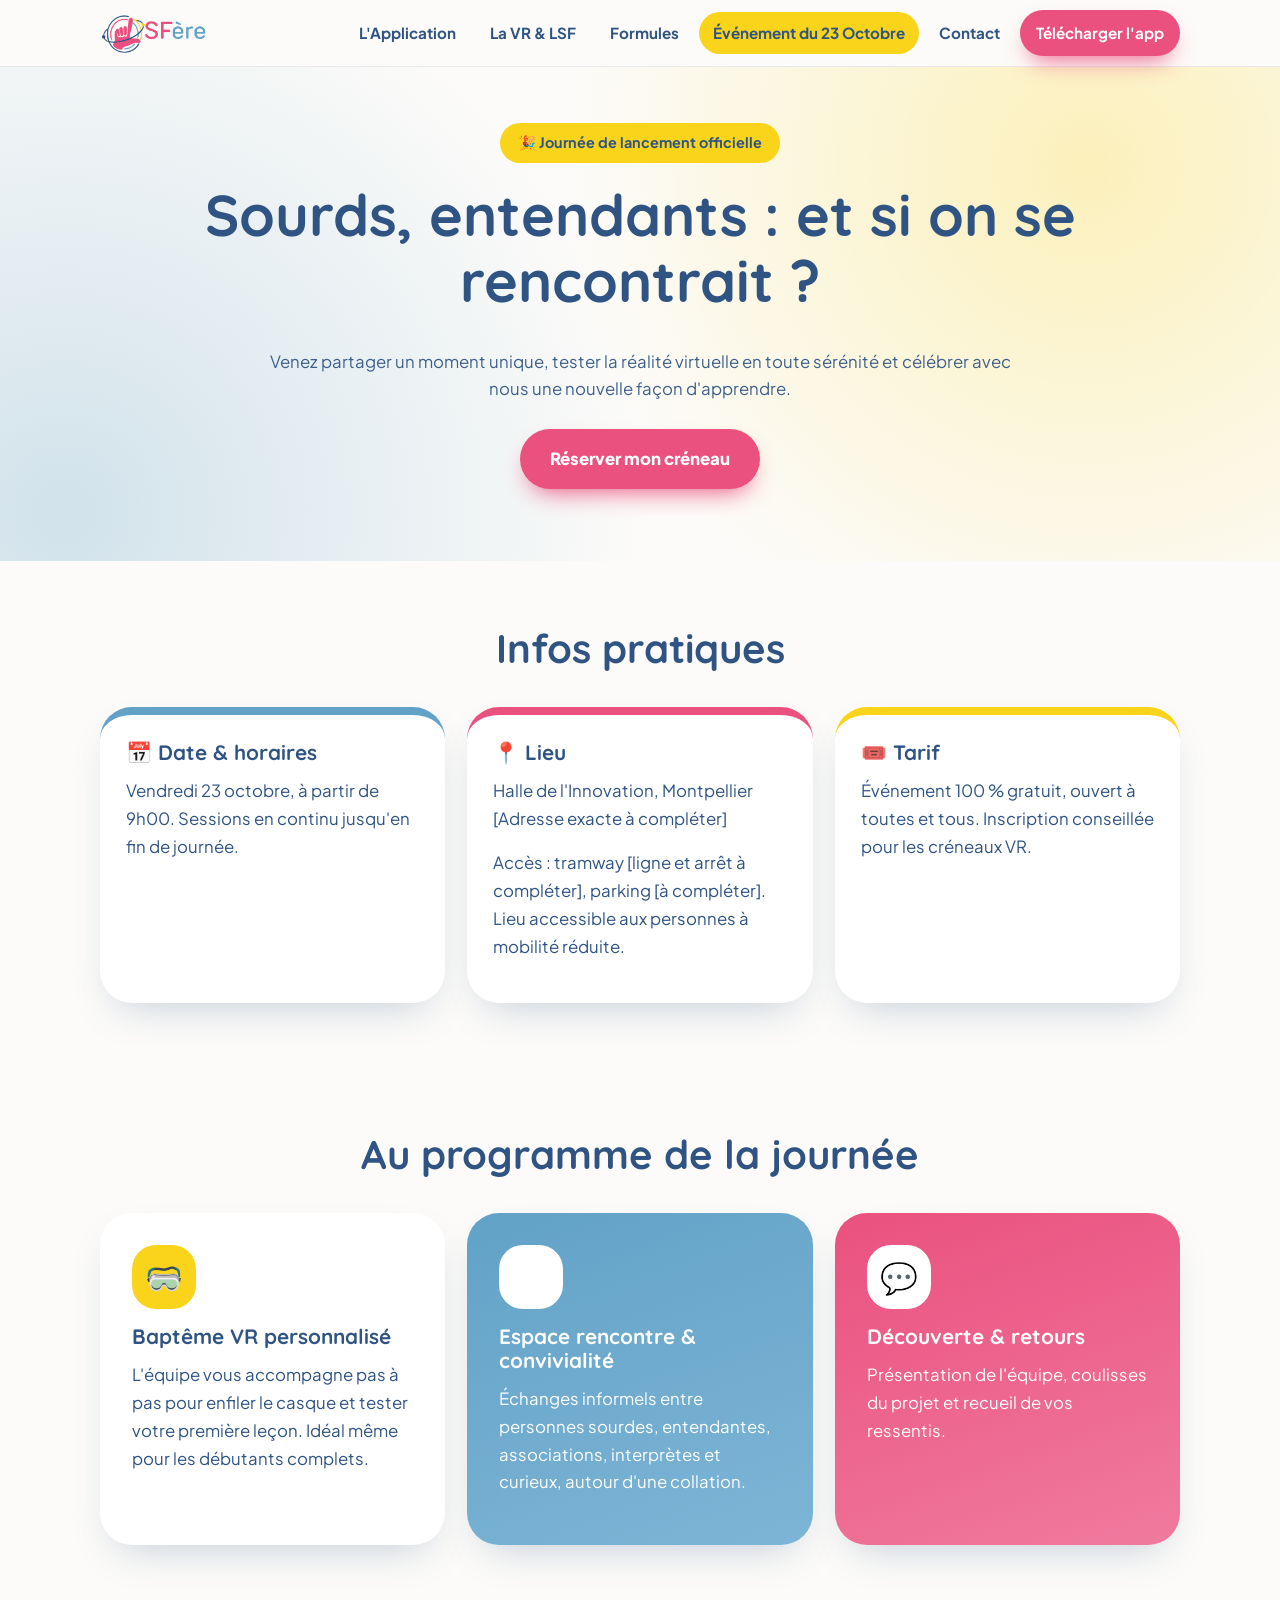
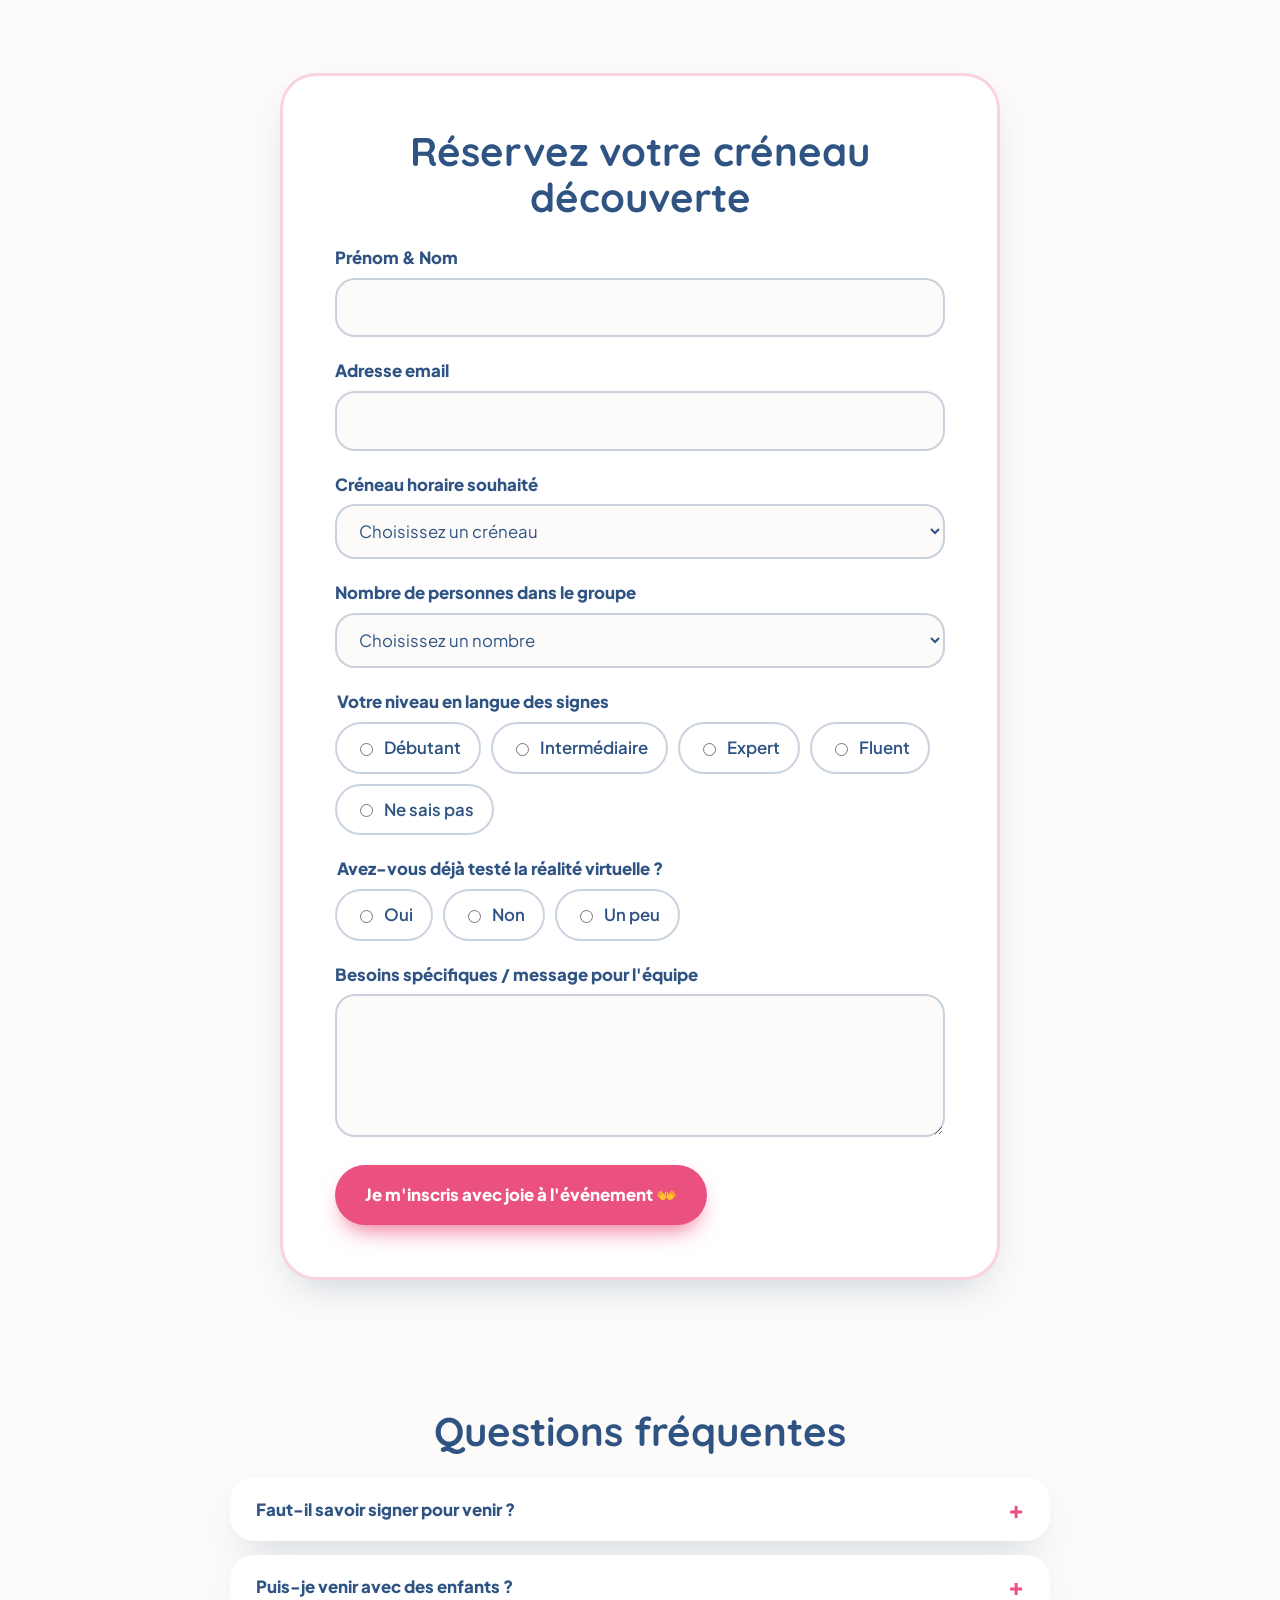
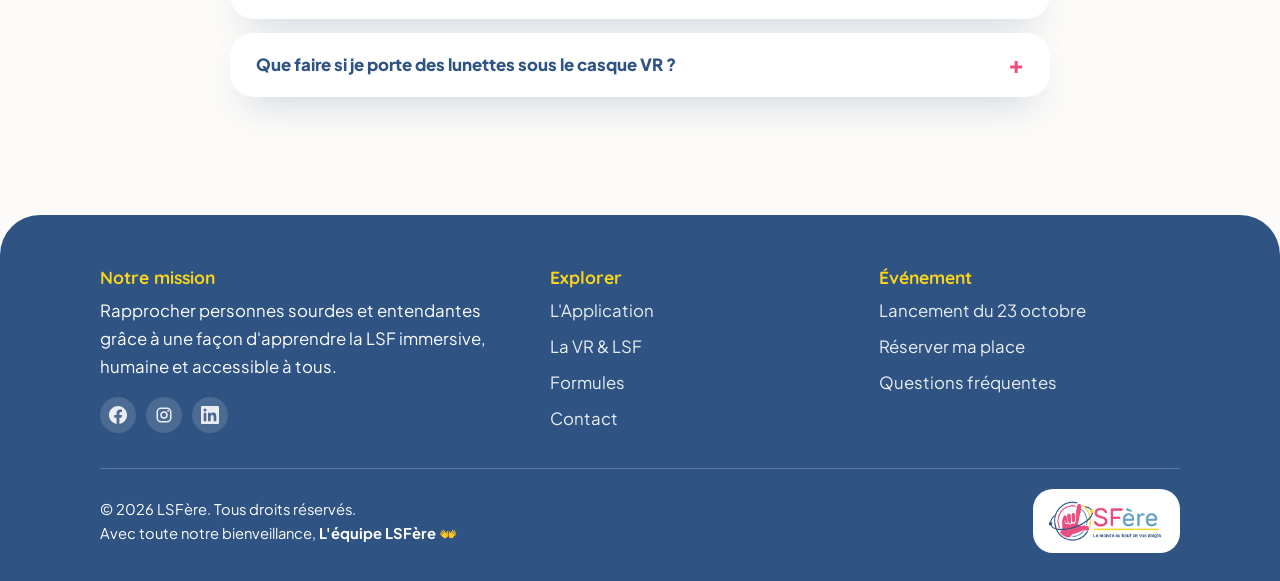
==== commit ca017b0e: "Ajout données formulaire" ====
--- a/evenement.html
+++ b/evenement.html
@@ -74,6 +74,21 @@
               <option value="">Choisissez un créneau</option>
               <option>9h – 11h</option><option>11h – 13h</option><option>14h – 16h</option><option>16h – 18h</option>
             </select>
+            <label for="groupe">Nombre de personnes dans le groupe</label>
+            <select id="groupe" name="groupe" required>
+              <option value="">Choisissez un nombre</option>
+              <option value="1">1 personne</option><option value="2">2 personnes</option><option value="3">3 personnes</option><option value="4">4 personnes</option>
+            </select>
+            <fieldset>
+              <legend>Votre niveau en langue des signes</legend>
+              <div class="radios">
+                <label><input type="radio" name="niveau" value="débutant" required> Débutant</label>
+                <label><input type="radio" name="niveau" value="intermédiaire"> Intermédiaire</label>
+                <label><input type="radio" name="niveau" value="expert"> Expert</label>
+                <label><input type="radio" name="niveau" value="fluent"> Fluent</label>
+                <label><input type="radio" name="niveau" value="ne sais pas"> Ne sais pas</label>
+              </div>
+            </fieldset>
             <fieldset>
               <legend>Avez-vous déjà testé la réalité virtuelle ?</legend>
               <div class="radios">
--- a/style.css
+++ b/style.css
@@ -122,4 +122,8 @@
 .sign{flex-wrap:nowrap}
 .sign p{flex:1 1 auto}
 .foot-logo{flex:0 0 auto;margin-left:auto}
-@media(max-width:600px){.foot-logo img{height:34px}.foot-logo{padding:6px 10px}.sign{font-size:.85rem}}+@media(max-width:600px){.foot-logo img{height:34px}.foot-logo{padding:6px 10px}.sign{font-size:.85rem}}
+.video-grid{display:grid;gap:36px;align-items:center}
+@media(min-width:800px){.video-grid{grid-template-columns:1fr auto}}
+.video-frame{width:100%;max-width:320px;aspect-ratio:9/16;border-radius:32px;overflow:hidden;box-shadow:var(--shadow);border:6px solid #fff;background:var(--nuit);margin-inline:auto}
+.video-frame iframe{display:block;width:100%;height:100%;border:0}
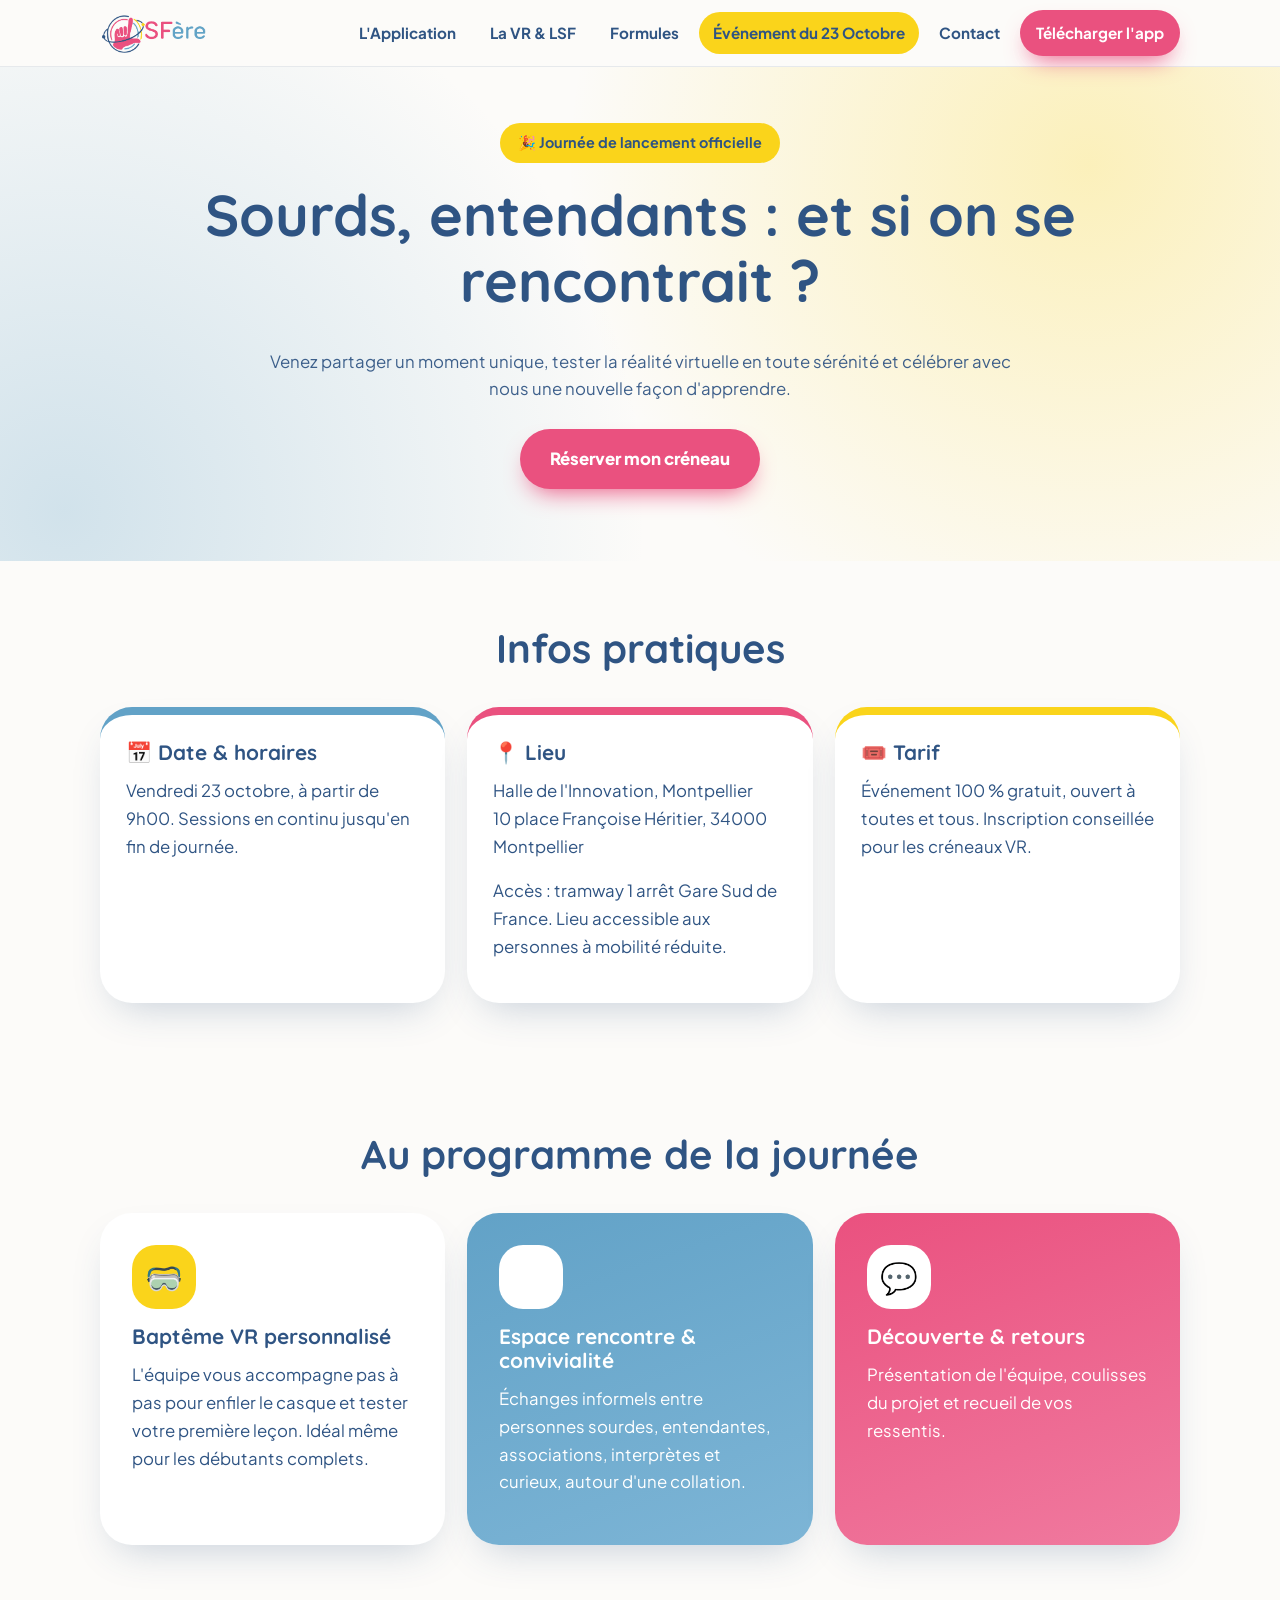
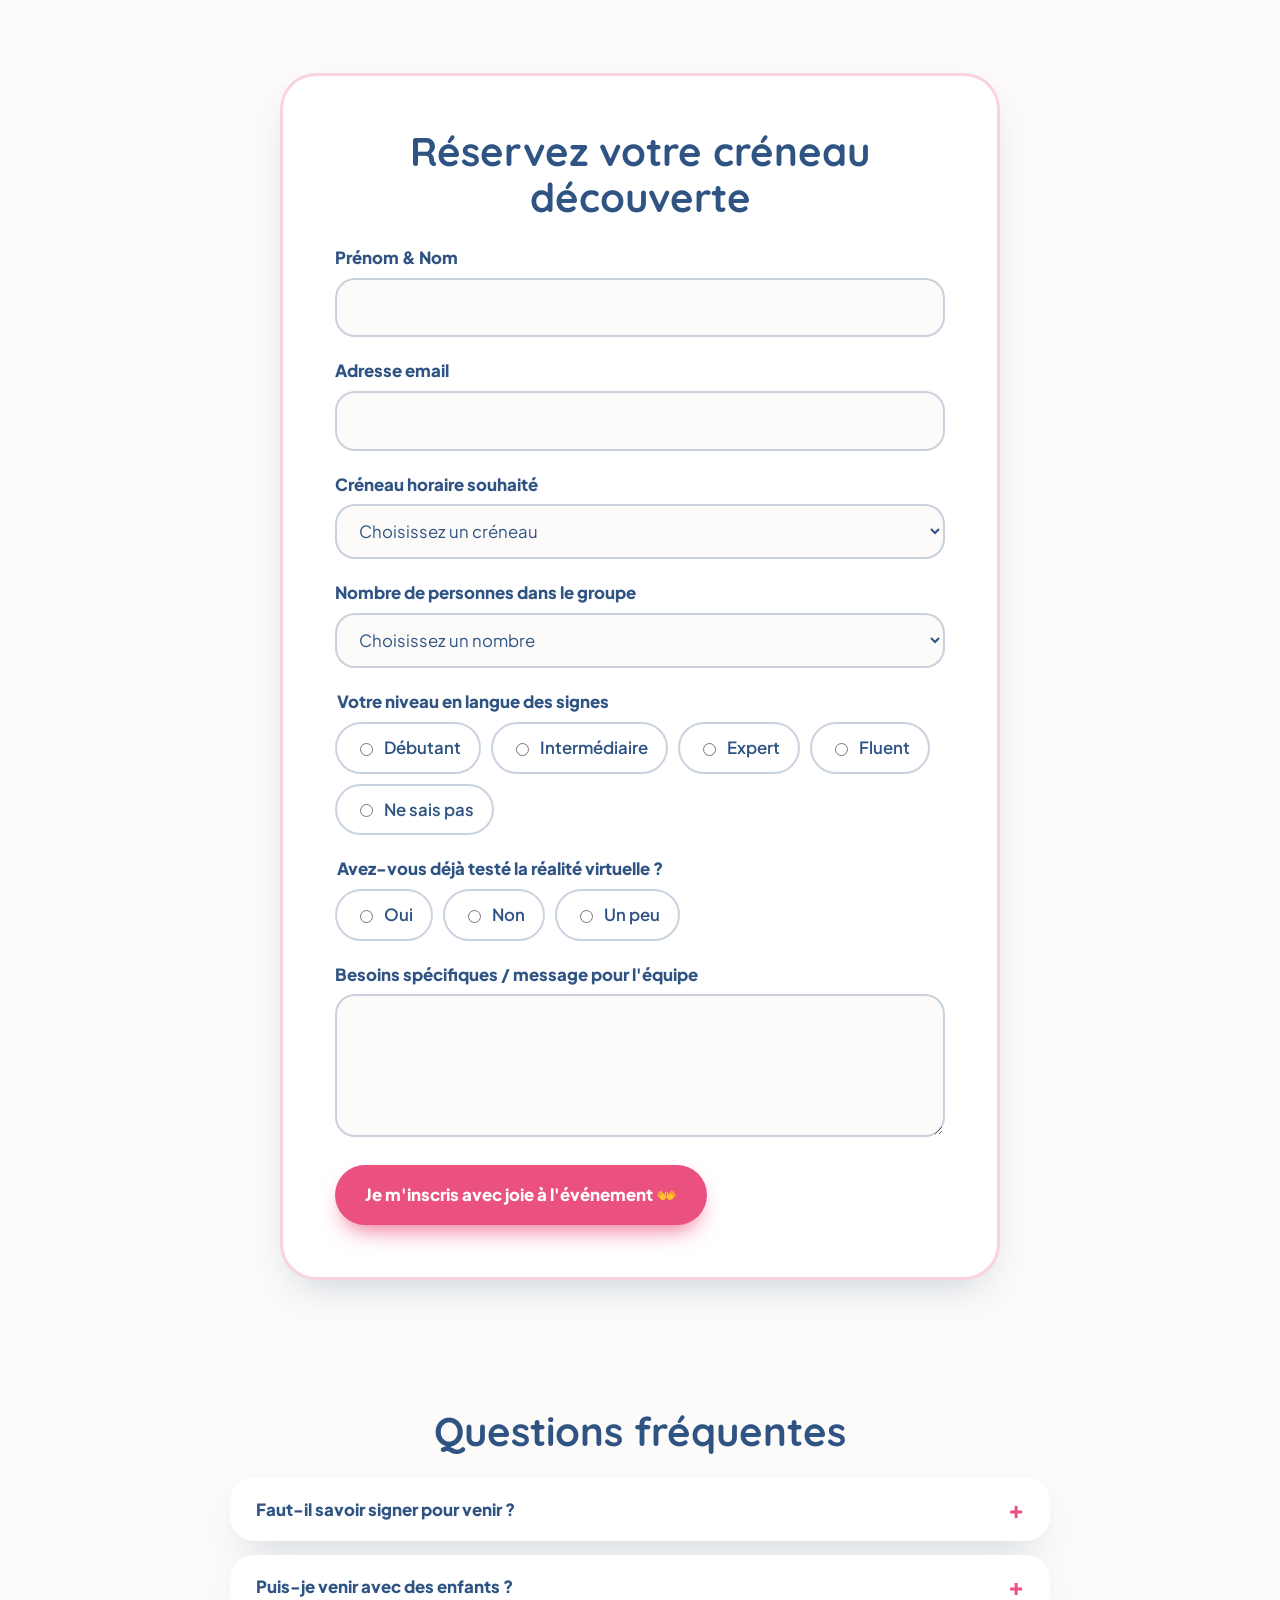
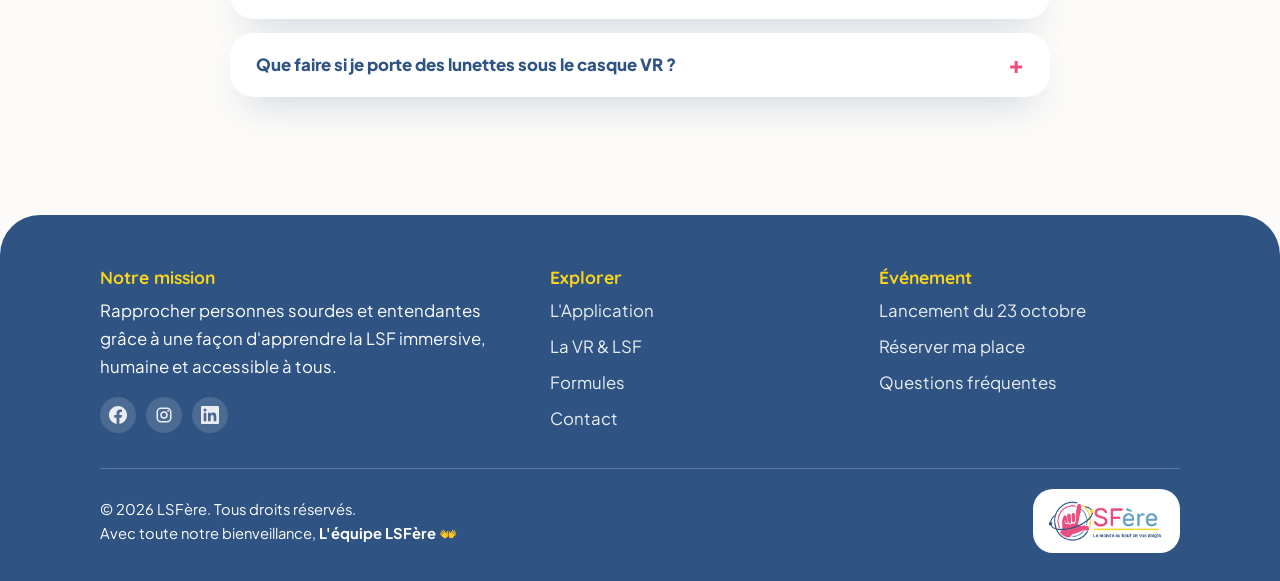
==== commit 7343dec4: "Update des infos évènement" ====
--- a/evenement.html
+++ b/evenement.html
@@ -42,8 +42,8 @@
         <div class="grid g3">
           <article class="info"><h3>📅 Date &amp; horaires</h3><p>Vendredi 23 octobre, à partir de 9h00. Sessions en continu jusqu'en fin de journée.</p></article>
           <article class="info"><h3>📍 Lieu</h3>
-            <p>Halle de l'Innovation, Montpellier<br>[Adresse exacte à compléter]</p>
-            <p>Accès : tramway [ligne et arrêt à compléter], parking [à compléter]. Lieu accessible aux personnes à mobilité réduite.</p></article>
+            <p>Halle de l'Innovation, Montpellier<br>10 place Françoise Héritier, 34000 Montpellier</p>
+            <p>Accès : tramway 1 arrêt Gare Sud de France. Lieu accessible aux personnes à mobilité réduite.</p></article>
           <article class="info"><h3>🎟️ Tarif</h3><p>Événement 100 % gratuit, ouvert à toutes et tous. Inscription conseillée pour les créneaux VR.</p></article>
         </div>
       </div>
